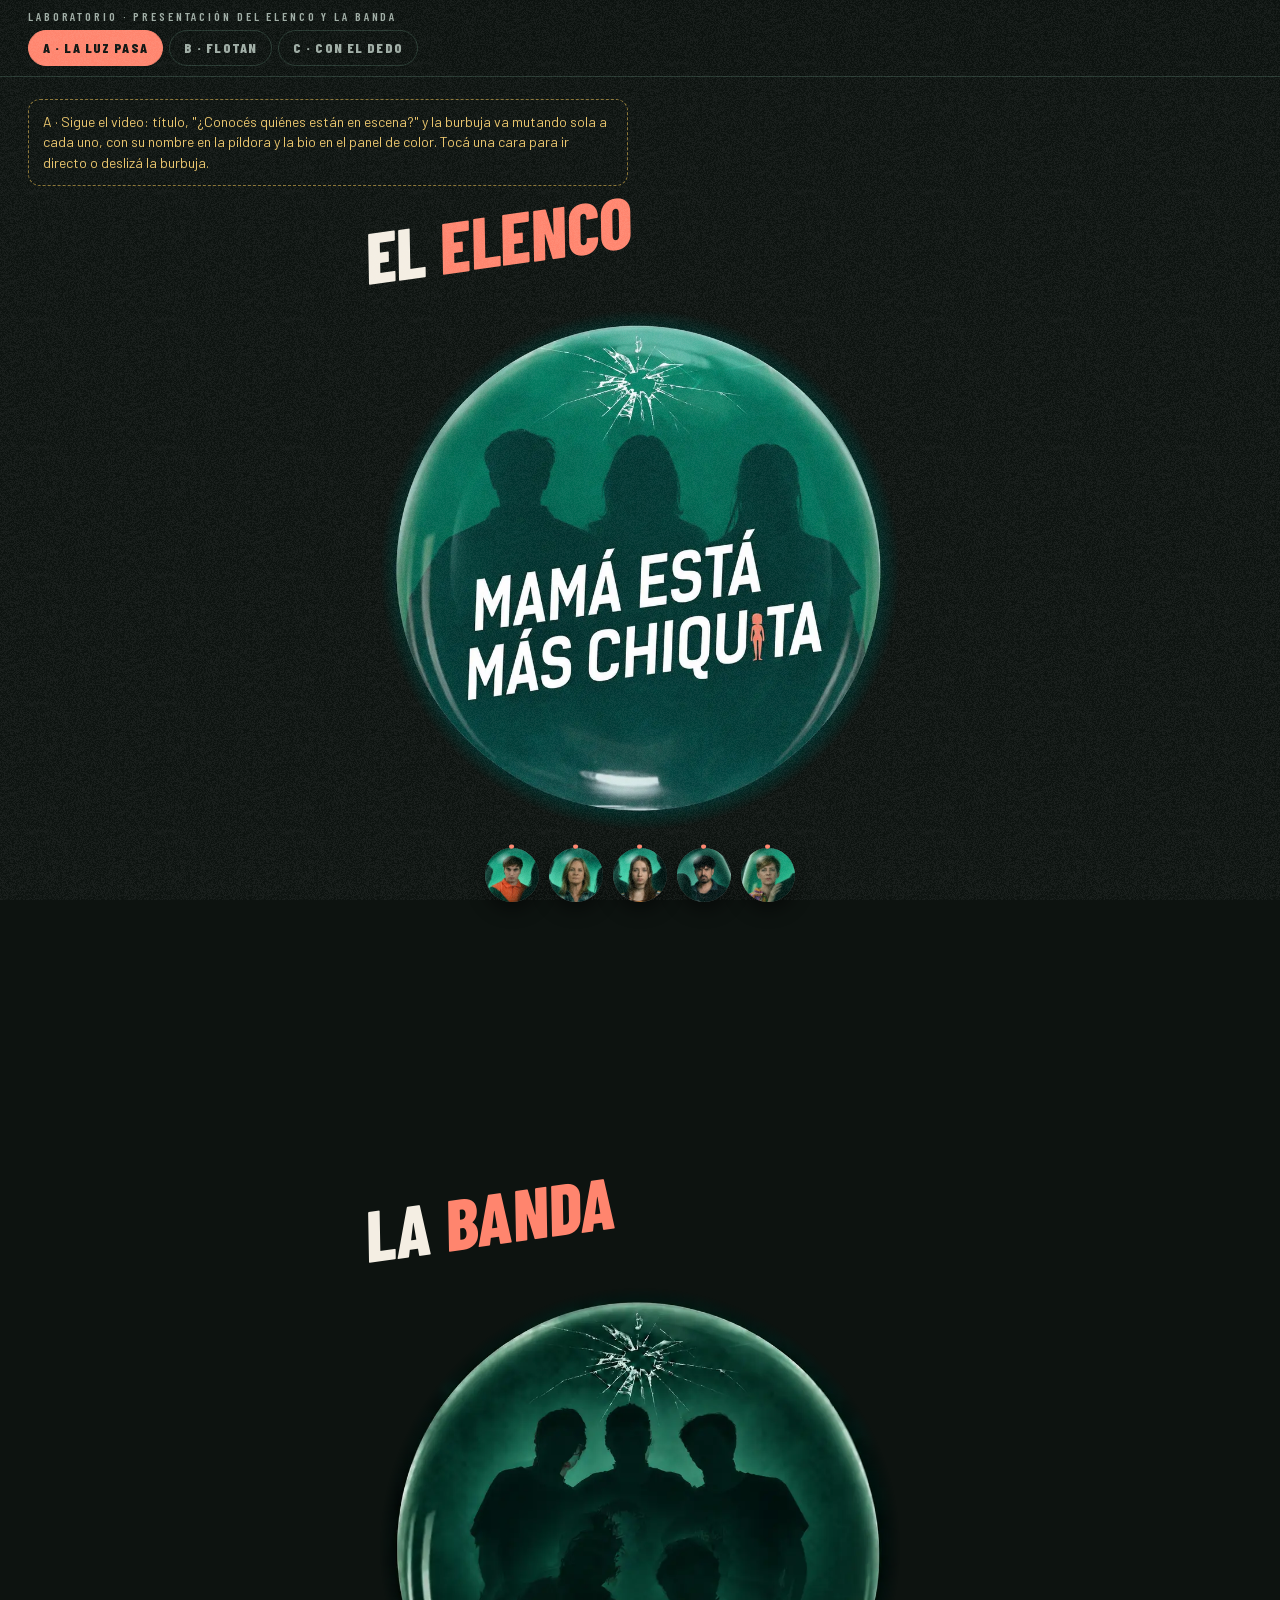
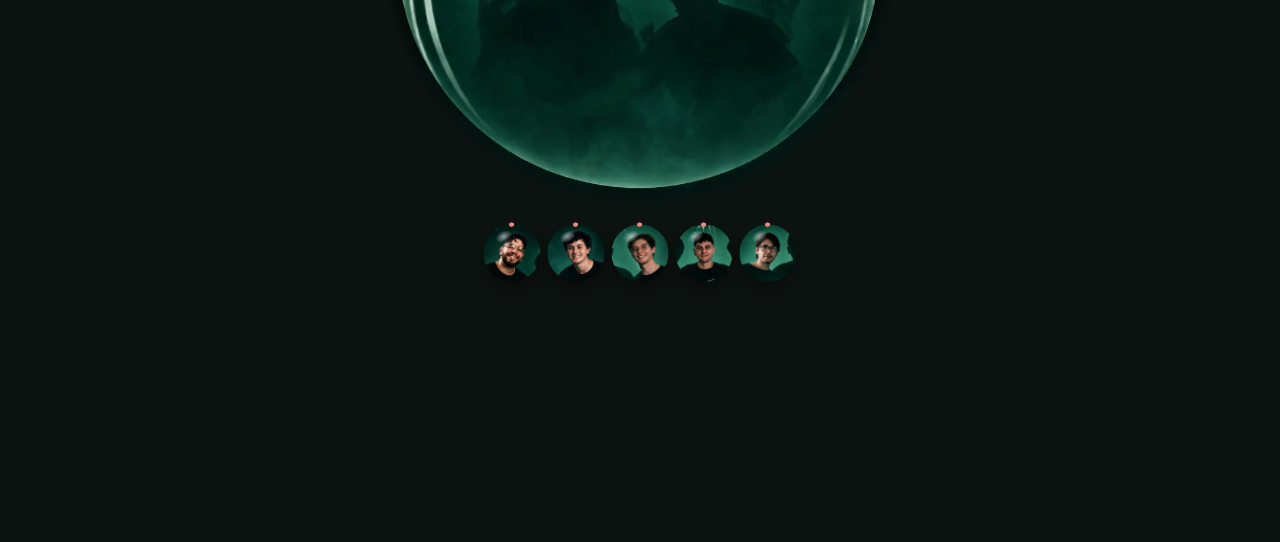
==== lab/index.html @ 740e7862 "v1.4" ====
<!doctype html>
<html lang="es">
<head>
<meta charset="utf-8">
<meta name="viewport" content="width=device-width, initial-scale=1, viewport-fit=cover">
<meta name="robots" content="noindex">
<title>Laboratorio · Presentación del elenco</title>
<meta name="theme-color" content="#0d1310">
<link rel="stylesheet" href="../fuentes/fuentes.css">
<link rel="stylesheet" href="../estilos.css">
<style>
  /* ---------- Laboratorio: barra de opciones ---------- */
  .lab-barra {
    position: sticky; top: 0; z-index: 30; padding: calc(10px + env(safe-area-inset-top)) var(--gutter) 10px;
    background: rgba(13, 19, 16, .96); border-bottom: 1px solid var(--linea);
  }
  .lab-barra p { margin: 0 0 8px; font: 600 12px/1 var(--display); letter-spacing: .24em; text-transform: uppercase; color: var(--tenue); }
  .lab-tabs { display: flex; gap: 6px; overflow-x: auto; scrollbar-width: none; }
  .lab-tabs::-webkit-scrollbar { display: none; }
  .lab-tabs button {
    flex: none; padding: 10px 14px; border-radius: 999px; border: 1px solid var(--linea); background: transparent; cursor: pointer;
    font: 700 14px/1 var(--display); letter-spacing: .08em; text-transform: uppercase; color: var(--tenue);
  }
  .lab-tabs button[aria-selected="true"] { background: var(--coral); border-color: var(--coral); color: var(--fondo); }
  .opcion { display: none; }
  .opcion.activa { display: block; }
  .lab-nota {
    margin: 22px var(--gutter) 0; padding: 12px 14px; border-radius: 12px; border: 1px dashed #8a7434;
    color: var(--pendiente); font-size: 14px; line-height: 1.45; max-width: 600px;
  }
  .grupo { max-width: 600px; margin: 0 auto; padding: 40px var(--gutter) 30px; }
  .grupo h2 {
    margin: 0 0 22px; font: italic 800 clamp(46px, 14vw, 72px)/.86 var(--display); text-transform: uppercase; rotate: -8deg; transform-origin: left bottom;
  }
  .grupo h2 span { color: var(--coral); }

  /* ---------- La burbuja grande (común) ---------- */
  .burbuja {
    position: relative; width: min(100%, 520px); aspect-ratio: 1; margin: 0 auto;
    animation: flotar-burbuja 7s ease-in-out infinite;
    touch-action: pan-y; -webkit-user-select: none; user-select: none; -webkit-touch-callout: none;
  }
  @keyframes flotar-burbuja { 50% { transform: translateY(-7px) scale(1.012); } }
  .burbuja .capa {
    position: absolute; inset: 0; width: 100%; height: 100%; opacity: 0; transition: opacity .9s ease;
    -webkit-mask-image: radial-gradient(closest-side, #000 93%, transparent 100%);
    mask-image: radial-gradient(closest-side, #000 93%, transparent 100%);
    pointer-events: none;
  }
  .burbuja .capa.on { opacity: 1; }
  .burbuja .brillo { position: absolute; inset: 4%; border-radius: 50%; overflow: hidden; pointer-events: none; }
  .burbuja .brillo::before {
    content: ""; position: absolute; top: -10%; bottom: -10%; left: -60%; width: 50%;
    background: linear-gradient(100deg, transparent, rgba(255, 255, 255, .16) 45%, rgba(255, 255, 255, .03) 60%, transparent);
    transform: translateX(-60%) skewX(-12deg); opacity: 0;
  }
  .burbuja.barrer .brillo::before { animation: barrido 1s ease-out; }
  @keyframes barrido { 0% { transform: translateX(-60%) skewX(-12deg); opacity: 1; } 100% { transform: translateX(380%) skewX(-12deg); opacity: 0; } }

  /* miniburbujas (caras) */
  .mini {
    position: relative; width: 58px; height: 58px; padding: 0; border: 0; border-radius: 50%; cursor: pointer; flex: none;
    background: var(--superficie-2); touch-action: manipulation;
    box-shadow: inset 0 0 0 1.5px rgba(255, 255, 255, .28), 0 8px 18px rgba(0, 0, 0, .45);
  }
  .mini img { width: 100%; height: 100%; border-radius: 50%; object-fit: cover; }
  .mini::after {
    content: ""; position: absolute; left: 18%; top: 10%; width: 32%; height: 20%; border-radius: 50%;
    background: radial-gradient(closest-side, rgba(255, 255, 255, .55), transparent); rotate: -30deg; pointer-events: none;
  }
  .mini::before {
    content: ""; position: absolute; inset: 0; border-radius: 50%; pointer-events: none;
    background: radial-gradient(circle at 70% 75%, transparent 55%, rgba(120, 255, 220, .22) 72%, transparent 76%);
  }

  /* ficha */
  .ficha { margin-top: 22px; min-height: 210px; }
  .ficha .rol { font: 600 13px/1 var(--display); letter-spacing: .2em; text-transform: uppercase; color: var(--coral); }
  .ficha h3 { margin: 8px 0 12px; font: 800 clamp(30px, 9vw, 40px)/1 var(--display); text-transform: uppercase; letter-spacing: .01em; }
  .ficha .bio { margin: 0; color: #cfd8d2; font-size: 15.5px; line-height: 1.55; display: -webkit-box; -webkit-line-clamp: 4; -webkit-box-orient: vertical; overflow: hidden; }
  .ficha.abierta .bio { -webkit-line-clamp: unset; display: block; }
  .ficha .leer { margin-top: 8px; padding: 6px 0; border: 0; background: none; color: var(--teal-claro); font: 600 14px/1 var(--display); letter-spacing: .14em; text-transform: uppercase; cursor: pointer; }
  .ficha.entra > * { animation: entra-ficha .6s var(--curva) both; }
  .ficha.entra > :nth-child(2) { animation-delay: .06s; }
  .ficha.entra > :nth-child(3) { animation-delay: .12s; }
  @keyframes entra-ficha { from { opacity: 0; transform: translateY(12px); } }
  .ficha .vacia-txt { color: var(--tenue); font-size: 15px; }
  @media (prefers-reduced-motion: reduce) { .ficha.panel.entra { animation: none; } }

  /* panel y píldora: los colores del video (verde y tostado, alternados) */
  .ficha.panel {
    --panel: #dca56c; --pill: #2bd394;
    position: relative; margin-top: 34px; padding: 34px 20px 22px 22px; border-radius: 26px 26px 26px 60px;
    background: var(--panel); color: #1d2b25;
    -webkit-clip-path: circle(150% at 100% 0%); clip-path: circle(150% at 100% 0%);
  }
  .ficha.panel.par { --panel: #2bd394; --pill: #dca56c; }
  .ficha.panel.entra { animation: barrer-panel .75s cubic-bezier(.6, 0, .2, 1) both; }
  .ficha.panel.entra > * { animation-delay: .25s; }
  @keyframes barrer-panel { from { -webkit-clip-path: circle(0% at 100% 0%); clip-path: circle(0% at 100% 0%); } }
  .ficha .pill {
    position: absolute; left: 14px; top: -24px; padding: 11px 20px 9px; border-radius: 999px; background: var(--pill);
    font: 800 clamp(24px, 7.4vw, 32px)/1 var(--display); text-transform: uppercase; letter-spacing: .02em; color: #1d2b25;
    box-shadow: 0 10px 22px rgba(0, 0, 0, .3); max-width: calc(100% - 28px);
  }
  .ficha.panel .rol { color: #0d4a3a; margin-top: 6px; }
  .ficha.panel .bio { color: #1d2b25; margin-top: 10px; font-weight: 500; }
  .ficha.panel .leer { color: #0d4a3a; }
  .ficha .pregunta { margin: 6px 0 0; font: 800 clamp(28px, 8.4vw, 38px)/1.02 var(--display); text-transform: uppercase; color: #dca56c; }

  /* ---------- A · La luz va pasando ---------- */
  .selector { display: flex; justify-content: center; gap: 10px; margin-top: 18px; flex-wrap: wrap; }
  .selector .mini { width: 54px; height: 54px; }
  .selector .mini .aro { position: absolute; inset: -5px; width: calc(100% + 10px); height: calc(100% + 10px); rotate: -90deg; pointer-events: none; }
  .selector .mini .aro circle { fill: none; stroke: var(--coral); stroke-width: 2.4; stroke-dasharray: 100; stroke-dashoffset: 100; stroke-linecap: round; }
  .selector .mini.activa { box-shadow: inset 0 0 0 2px var(--coral), 0 8px 18px rgba(0, 0, 0, .45); }
  .selector .mini.activa.corre .aro circle { animation: aro var(--t, 4.5s) linear forwards; }
  @keyframes aro { to { stroke-dashoffset: 0; } }
  .selector .mini.activa img { scale: 1.06; }
  .selector .mini img { transition: scale .4s var(--curva); }

  /* ---------- B · Burbujas que flotan ---------- */
  .campo { position: relative; }
  .campo .flota { position: absolute; z-index: 2; width: 64px; height: 64px; margin: -32px; animation: flotar 6s ease-in-out infinite; }
  .campo .flota .mini { width: 100%; height: 100%; transition: opacity .4s ease, scale .4s var(--curva); }
  .campo .flota.vista .mini { opacity: .55; scale: .85; }
  .campo .flota.elegida .mini { opacity: 0; scale: .2; }
  @keyframes flotar { 25% { transform: translate(5px, -9px); } 50% { transform: translate(-3px, -14px); } 75% { transform: translate(-6px, -5px); } }
  .viaje { position: fixed; z-index: 40; border-radius: 50%; overflow: hidden; pointer-events: none; transition: all .7s cubic-bezier(.5, 0, .2, 1); }
  .viaje img { width: 100%; height: 100%; object-fit: cover; }
  .estallido { position: absolute; inset: 0; pointer-events: none; z-index: 3; }
  .estallido i {
    position: absolute; left: 50%; top: 50%; width: 10px; height: 10px; margin: -5px; border-radius: 50%;
    background: rgba(180, 255, 235, .9); opacity: 0;
  }
  .estallido .anillo-pop {
    position: absolute; inset: 6%; border-radius: 50%; border: 2px solid rgba(190, 255, 235, .7); opacity: 0;
  }
  .estallido.pop i { animation: gota-pop .8s var(--curva) both; }
  .estallido.pop .anillo-pop { animation: anillo-pop .7s ease-out both; }
  @keyframes gota-pop { 0% { opacity: 1; transform: translate(0, 0) scale(1); } 100% { opacity: 0; transform: translate(var(--x), var(--y)) scale(.3); } }
  @keyframes anillo-pop { 0% { opacity: .9; transform: scale(.85); } 100% { opacity: 0; transform: scale(1.15); } }
  .pista-toque {
    position: absolute; left: 50%; bottom: 8%; translate: -50% 0; z-index: 2; padding: 8px 14px; border-radius: 999px;
    background: rgba(13, 19, 16, .8); font: 600 13px/1 var(--display); letter-spacing: .16em; text-transform: uppercase; color: var(--arena);
    animation: latido 1.8s ease-in-out infinite; pointer-events: none; transition: opacity .4s ease;
  }
  .pista-toque.fuera { opacity: 0; animation: none; }

  /* ---------- C · Con el dedo ---------- */
  .relato { position: relative; }
  .relato .fijo {
    position: sticky; top: 64px; height: calc(100vh - 64px); height: calc(100svh - 64px);
    display: flex; flex-direction: column; justify-content: center; padding: 0 var(--gutter) 70px; max-width: 600px; margin: 0 auto;
  }
  .relato .burbuja { width: min(100%, 38svh); animation: none; }
  .relato .ficha { min-height: 0; margin-top: 14px; }
  .relato .ficha .bio { -webkit-line-clamp: 4; }
  .relato .ficha.panel { margin-top: 30px; padding-top: 30px; }
  .relato .puntos { display: flex; justify-content: center; gap: 7px; margin-top: 12px; }
  .relato .puntos i { width: 7px; height: 7px; border-radius: 50%; background: var(--linea); transition: background .3s ease, scale .3s ease; }
  .relato .puntos i.on { background: var(--coral); scale: 1.3; }
  .relato .encabezado { font: 600 13px/1 var(--display); letter-spacing: .24em; text-transform: uppercase; color: var(--arena); margin-bottom: 10px; text-align: center; }

  @media (prefers-reduced-motion: reduce) {
    .burbuja, .campo .flota { animation: none; }
    .burbuja.barrer .brillo::before { animation: none; }
    .viaje { transition: opacity .3s ease; }
  }
</style>
</head>
<body>
<div class="grano" aria-hidden="true"></div>

<div class="lab-barra">
  <p>Laboratorio · presentación del elenco y la banda</p>
  <div class="lab-tabs" role="tablist">
    <button role="tab" aria-selected="true" data-op="a">A · La luz pasa</button>
    <button role="tab" aria-selected="false" data-op="b">B · Flotan</button>
    <button role="tab" aria-selected="false" data-op="c">C · Con el dedo</button>
  </div>
</div>

<section class="opcion activa" id="op-a">
  <p class="lab-nota">A · Sigue el video: título, "¿Conocés quiénes están en escena?" y la burbuja va mutando sola a cada uno, con su nombre en la píldora y la bio en el panel de color. Tocá una cara para ir directo o deslizá la burbuja.</p>
  <div id="a-elenco"></div>
  <div id="a-banda"></div>
</section>

<section class="opcion" id="op-b">
  <p class="lab-nota">B · Mismo orden y estética, pero lo maneja quien mira: las caras flotan en burbujitas; al tocar una vuela, entra en la grande y la burbuja muta a esa persona. Más juego.</p>
  <div id="b-elenco"></div>
  <div id="b-banda"></div>
</section>

<section class="opcion" id="op-c">
  <p class="lab-nota">C · El video llevado al scroll: la burbuja queda quieta y cada vez que bajás muta al siguiente, en el mismo orden. Lo más fiel al video, pero la pantalla queda fija un rato (como la portada vieja).</p>
  <div id="c-elenco"></div>
  <div id="c-banda"></div>
  <div style="height:40vh"></div>
</section>


<script src="personas.js"></script>
<script>
(function () {
  const P = window.PERSONAS;
  const $ = (s, el = document) => el.querySelector(s);
  const $$ = (s, el = document) => [...el.querySelectorAll(s)];
  const esc = (s) => String(s ?? "").replace(/[&<>"']/g, (c) => ({ "&": "&amp;", "<": "&lt;", ">": "&gt;", '"': "&quot;", "'": "&#39;" }[c]));
  const quieto = matchMedia("(prefers-reduced-motion: reduce)").matches;
  const img = (id) => `../img/burbujas/${id}.webp`;
  const cara = (id) => `../img/burbujas/cara-${id}.webp`;

  const burbujaHTML = (g) => `<div class="burbuja">
      ${g.portada ? `<img class="capa" data-id="portada" src="${esc(g.portada)}" alt="Mamá está más chiquita">` : ""}
      <img class="capa on" data-id="" src="${esc(g.vacia)}" alt="">
      ${g.gente.map((p) => `<img class="capa" data-id="${p.id}" src="${img(p.id)}" alt="${esc(p.nombre)} como ${esc(p.personaje)}" loading="lazy" decoding="async">`).join("")}
      <span class="brillo"></span>
    </div>`;
  const tituloHTML = (g) => { const [a, ...b] = g.titulo.split(" "); return `<h2>${esc(a)} <span>${esc(b.join(" "))}</span></h2>`; };

  // muestra a alguien en la burbuja (o la vacía con id "")
  function mostrar(cont, id) {
    const b = $(".burbuja", cont);
    $$(".capa", b).forEach((c) => c.classList.toggle("on", c.dataset.id === id));
    if (!quieto) { b.classList.remove("barrer"); void b.offsetWidth; b.classList.add("barrer"); }
  }
  function ficha(f, p, vacio, k = 0) {
    f.classList.remove("entra", "abierta", "panel", "par"); void f.offsetWidth;
    if (p) f.classList.add("panel", k % 2 ? "par" : "x");
    f.innerHTML = p
      ? `<h3 class="pill">${esc(p.nombre)}</h3><div class="rol">${esc(p.personaje)}</div><p class="bio">${esc(p.bio)}</p><button class="leer" type="button">Leer más</button>`
      : vacio && vacio.startsWith("?") ? `<p class="pregunta">${esc(vacio.slice(1))}</p>` : `<p class="vacia-txt">${esc(vacio)}</p>`;
    f.classList.add("entra");
    const l = $(".leer", f);
    if (l) l.addEventListener("click", () => { f.classList.toggle("abierta"); l.textContent = f.classList.contains("abierta") ? "Leer menos" : "Leer más"; });
  }
  function deslizar(el, fn) {
    let x0 = null;
    el.addEventListener("pointerdown", (e) => { x0 = e.clientX; });
    el.addEventListener("pointerup", (e) => { if (x0 === null) return; const dx = e.clientX - x0; x0 = null; if (Math.abs(dx) > 40) fn(dx < 0 ? 1 : -1); });
  }

  // pasos de la secuencia, como en el video: título (si hay), la pregunta y cada persona
  const pasos = (g) => [
    ...(g.portada ? [{ capa: "portada", texto: "" }] : []),
    { capa: "", texto: "?" + (g.pregunta || "¿Y quiénes tocan?") },
    ...g.gente.map((p, k) => ({ capa: p.id, p, k })),
  ];
  function aplicar(cont, f, paso) {
    mostrar(cont, paso.capa);
    ficha(f, paso.p, paso.texto, paso.k);
  }

  // ---------- A: muta sola, en orden ----------
  function opcionA(cont, g) {
    const T = 5200, TI = 2200; // tiempo por persona y por paso de introducción
    const ps = pasos(g);
    cont.innerHTML = `<div class="grupo">${tituloHTML(g)}${burbujaHTML(g)}
      <div class="selector">${g.gente.map((p) => `<button class="mini" type="button" data-id="${p.id}" aria-label="${esc(p.nombre)}"><img src="${cara(p.id)}" alt=""><svg class="aro" viewBox="0 0 36 36"><circle cx="18" cy="18" r="16" pathLength="100"/></svg></button>`).join("")}</div>
      <article class="ficha"></article></div>`;
    const botones = $$(".mini", cont); const f = $(".ficha", cont);
    let i = -1, auto = true, reloj = null, visible = false;
    cont.style.setProperty("--t", T + "ms");
    function ir(n, manual) {
      i = n % ps.length; if (i < 0) i += ps.length;
      const paso = ps[i];
      aplicar(cont, f, paso);
      botones.forEach((b) => { b.classList.toggle("activa", paso.p && b.dataset.id === paso.p.id); b.classList.remove("corre"); });
      if (manual) auto = false;
      clearTimeout(reloj);
      if (auto && visible && !quieto) {
        const b = paso.p && botones.find((x) => x.dataset.id === paso.p.id);
        if (b) { void b.offsetWidth; b.classList.add("corre"); }
        // al terminar la vuelta vuelve a la primera persona, sin repetir la introducción
        const sig = i + 1 < ps.length ? i + 1 : ps.findIndex((x) => x.p);
        reloj = setTimeout(() => ir(sig), paso.p ? T : TI);
      }
    }
    botones.forEach((b) => b.addEventListener("click", () => ir(ps.findIndex((x) => x.p && x.p.id === b.dataset.id), true)));
    deslizar($(".burbuja", cont), (d) => ir(i + d, true));
    new IntersectionObserver(([en]) => {
      visible = en.isIntersecting && cont.offsetParent !== null;
      if (visible && i < 0) ir(0);
      else if (visible && auto) ir(i);
      else clearTimeout(reloj);
    }, { threshold: .45 }).observe($(".burbuja", cont));
    aplicar(cont, f, ps[0]);
  }

  // ---------- B: lo maneja quien mira ----------
  function opcionB(cont, g) {
    const lugares = [[12, 18], [86, 14], [92, 62], [50, 96], [8, 70]];
    cont.innerHTML = `<div class="grupo">${tituloHTML(g)}
      <div class="campo">${burbujaHTML(g)}
        <div class="estallido">${Array.from({ length: 8 }, (_, k) => `<i style="--x:${Math.round(Math.cos(k / 8 * 6.283) * 120)}px;--y:${Math.round(Math.sin(k / 8 * 6.283) * 120)}px"></i>`).join("")}<span class="anillo-pop"></span></div>
        ${g.gente.map((p, k) => `<div class="flota" style="left:${lugares[k][0]}%;top:${lugares[k][1]}%;animation-delay:${-k * 1.3}s;animation-duration:${5.5 + k * .6}s"><button class="mini" type="button" data-id="${p.id}" aria-label="${esc(p.nombre)}"><img src="${cara(p.id)}" alt=""></button></div>`).join("")}
        <div class="pista-toque">Tocá una burbuja</div>
      </div>
      <article class="ficha"></article></div>`;
    const f = $(".ficha", cont); const grande = $(".burbuja", cont); const pop = $(".estallido", cont);
    let actual = null, ocupado = false;
    const inicio = { capa: g.portada ? "portada" : "", texto: "?" + (g.pregunta || "¿Y quiénes tocan?") };
    aplicar(cont, f, inicio);
    $$(".flota", cont).forEach((fl) => {
      const btn = $(".mini", fl);
      btn.addEventListener("click", () => {
        if (ocupado) return;
        const k = g.gente.findIndex((x) => x.id === btn.dataset.id); const p = g.gente[k];
        $(".pista-toque", cont).classList.add("fuera");
        if (actual) actual.classList.add("vista");
        $$(".flota", cont).forEach((x) => x.classList.remove("elegida"));
        fl.classList.add("elegida"); fl.classList.remove("vista"); actual = fl;
        if (quieto) { aplicar(cont, f, { capa: p.id, p, k }); return; }
        ocupado = true;
        const a = btn.getBoundingClientRect(), b = grande.getBoundingClientRect();
        const v = document.createElement("div"); v.className = "viaje";
        v.innerHTML = `<img src="${cara(p.id)}" alt="">`;
        Object.assign(v.style, { left: a.left + "px", top: a.top + "px", width: a.width + "px", height: a.height + "px" });
        document.body.appendChild(v);
        requestAnimationFrame(() => requestAnimationFrame(() => {
          const s = b.width * .34;
          Object.assign(v.style, { left: b.left + b.width / 2 - s / 2 + "px", top: b.top + b.height * .42 - s / 2 + "px", width: s + "px", height: s + "px", opacity: "0" });
        }));
        setTimeout(() => {
          v.remove(); aplicar(cont, f, { capa: p.id, p, k });
          pop.classList.remove("pop"); void pop.offsetWidth; pop.classList.add("pop");
          ocupado = false;
        }, 620);
      });
    });
    grande.addEventListener("click", () => {
      if (!actual) return;
      actual.classList.remove("elegida"); actual.classList.add("vista"); actual = null;
      aplicar(cont, f, { capa: "", texto: "Tocá otra burbujita." });
    });
  }

  // ---------- C: el video llevado al scroll ----------
  function opcionC(cont, g) {
    const ps = pasos(g); const n = ps.length;
    cont.innerHTML = `<div class="relato" style="height:calc(${n} * 62svh + 100svh)">
      <div class="fijo">
        <div class="encabezado">${esc(g.titulo)}</div>
        ${burbujaHTML(g)}
        <div class="puntos">${ps.map(() => "<i></i>").join("")}</div>
        <article class="ficha"></article>
      </div></div>`;
    const rel = $(".relato", cont), f = $(".ficha", cont), puntos = $$(".puntos i", cont);
    let i = -2;
    function cuadro() {
      const r = rel.getBoundingClientRect();
      const recorrido = rel.offsetHeight - innerHeight;
      const prog = Math.min(1, Math.max(0, -r.top / recorrido));
      const k = Math.min(n - 1, Math.floor(prog * n * 1.02));
      if (k !== i) { i = k; aplicar(cont, f, ps[k]); puntos.forEach((d, j) => d.classList.toggle("on", j === k)); }
    }
    addEventListener("scroll", () => requestAnimationFrame(cuadro), { passive: true });
    cuadro();
  }

  opcionA($("#a-elenco"), P.elenco); opcionA($("#a-banda"), P.banda);
  opcionB($("#b-elenco"), P.elenco); opcionB($("#b-banda"), P.banda);
  opcionC($("#c-elenco"), P.elenco); opcionC($("#c-banda"), P.banda);

  // pestañas
  $$(".lab-tabs button").forEach((t) => t.addEventListener("click", () => {
    $$(".lab-tabs button").forEach((x) => x.setAttribute("aria-selected", String(x === t)));
    $$(".opcion").forEach((o) => o.classList.toggle("activa", o.id === "op-" + t.dataset.op));
    window.scrollTo({ top: 0, behavior: "instant" });
    if (location.hash !== "#" + t.dataset.op) history.replaceState(null, "", "#" + t.dataset.op);
    dispatchEvent(new Event("scroll"));
  }));
  const h = location.hash.slice(1); if (h) { const t = $(`.lab-tabs [data-op="${h}"]`); if (t) t.click(); }
  document.addEventListener("touchstart", () => {}, { passive: true });
})();
</script>
</body>
</html>
---- fuentes/fuentes.css ----
@font-face{font-family:'Barlow';font-style:normal;font-weight:400;font-display:swap;src:url(barlow-400-latin-ext.woff2) format('woff2');unicode-range:U+0100-02BA, U+02BD-02C5, U+02C7-02CC, U+02CE-02D7, U+02DD-02FF, U+0304, U+0308, U+0329, U+1D00-1DBF, U+1E00-1E9F, U+1EF2-1EFF, U+2020, U+20A0-20AB, U+20AD-20C4, U+2113, U+2C60-2C7F, U+A720-A7FF}
@font-face{font-family:'Barlow';font-style:normal;font-weight:400;font-display:swap;src:url(barlow-400-latin.woff2) format('woff2');unicode-range:U+0000-00FF, U+0131, U+0152-0153, U+02BB-02BC, U+02C6, U+02DA, U+02DC, U+0304, U+0308, U+0329, U+2000-206F, U+20AC, U+2122, U+2191, U+2193, U+2212, U+2215, U+FEFF, U+FFFD}
@font-face{font-family:'Barlow';font-style:normal;font-weight:500;font-display:swap;src:url(barlow-500-latin-ext.woff2) format('woff2');unicode-range:U+0100-02BA, U+02BD-02C5, U+02C7-02CC, U+02CE-02D7, U+02DD-02FF, U+0304, U+0308, U+0329, U+1D00-1DBF, U+1E00-1E9F, U+1EF2-1EFF, U+2020, U+20A0-20AB, U+20AD-20C4, U+2113, U+2C60-2C7F, U+A720-A7FF}
@font-face{font-family:'Barlow';font-style:normal;font-weight:500;font-display:swap;src:url(barlow-500-latin.woff2) format('woff2');unicode-range:U+0000-00FF, U+0131, U+0152-0153, U+02BB-02BC, U+02C6, U+02DA, U+02DC, U+0304, U+0308, U+0329, U+2000-206F, U+20AC, U+2122, U+2191, U+2193, U+2212, U+2215, U+FEFF, U+FFFD}
@font-face{font-family:'Barlow';font-style:normal;font-weight:600;font-display:swap;src:url(barlow-600-latin-ext.woff2) format('woff2');unicode-range:U+0100-02BA, U+02BD-02C5, U+02C7-02CC, U+02CE-02D7, U+02DD-02FF, U+0304, U+0308, U+0329, U+1D00-1DBF, U+1E00-1E9F, U+1EF2-1EFF, U+2020, U+20A0-20AB, U+20AD-20C4, U+2113, U+2C60-2C7F, U+A720-A7FF}
@font-face{font-family:'Barlow';font-style:normal;font-weight:600;font-display:swap;src:url(barlow-600-latin.woff2) format('woff2');unicode-range:U+0000-00FF, U+0131, U+0152-0153, U+02BB-02BC, U+02C6, U+02DA, U+02DC, U+0304, U+0308, U+0329, U+2000-206F, U+20AC, U+2122, U+2191, U+2193, U+2212, U+2215, U+FEFF, U+FFFD}
@font-face{font-family:'Barlow Condensed';font-style:italic;font-weight:700;font-display:swap;src:url(barlowcondensed-700i-latin-ext.woff2) format('woff2');unicode-range:U+0100-02BA, U+02BD-02C5, U+02C7-02CC, U+02CE-02D7, U+02DD-02FF, U+0304, U+0308, U+0329, U+1D00-1DBF, U+1E00-1E9F, U+1EF2-1EFF, U+2020, U+20A0-20AB, U+20AD-20C4, U+2113, U+2C60-2C7F, U+A720-A7FF}
@font-face{font-family:'Barlow Condensed';font-style:italic;font-weight:700;font-display:swap;src:url(barlowcondensed-700i-latin.woff2) format('woff2');unicode-range:U+0000-00FF, U+0131, U+0152-0153, U+02BB-02BC, U+02C6, U+02DA, U+02DC, U+0304, U+0308, U+0329, U+2000-206F, U+20AC, U+2122, U+2191, U+2193, U+2212, U+2215, U+FEFF, U+FFFD}
@font-face{font-family:'Barlow Condensed';font-style:italic;font-weight:800;font-display:swap;src:url(barlowcondensed-800i-latin-ext.woff2) format('woff2');unicode-range:U+0100-02BA, U+02BD-02C5, U+02C7-02CC, U+02CE-02D7, U+02DD-02FF, U+0304, U+0308, U+0329, U+1D00-1DBF, U+1E00-1E9F, U+1EF2-1EFF, U+2020, U+20A0-20AB, U+20AD-20C4, U+2113, U+2C60-2C7F, U+A720-A7FF}
@font-face{font-family:'Barlow Condensed';font-style:italic;font-weight:800;font-display:swap;src:url(barlowcondensed-800i-latin.woff2) format('woff2');unicode-range:U+0000-00FF, U+0131, U+0152-0153, U+02BB-02BC, U+02C6, U+02DA, U+02DC, U+0304, U+0308, U+0329, U+2000-206F, U+20AC, U+2122, U+2191, U+2193, U+2212, U+2215, U+FEFF, U+FFFD}
@font-face{font-family:'Barlow Condensed';font-style:normal;font-weight:600;font-display:swap;src:url(barlowcondensed-600-latin-ext.woff2) format('woff2');unicode-range:U+0100-02BA, U+02BD-02C5, U+02C7-02CC, U+02CE-02D7, U+02DD-02FF, U+0304, U+0308, U+0329, U+1D00-1DBF, U+1E00-1E9F, U+1EF2-1EFF, U+2020, U+20A0-20AB, U+20AD-20C4, U+2113, U+2C60-2C7F, U+A720-A7FF}
@font-face{font-family:'Barlow Condensed';font-style:normal;font-weight:600;font-display:swap;src:url(barlowcondensed-600-latin.woff2) format('woff2');unicode-range:U+0000-00FF, U+0131, U+0152-0153, U+02BB-02BC, U+02C6, U+02DA, U+02DC, U+0304, U+0308, U+0329, U+2000-206F, U+20AC, U+2122, U+2191, U+2193, U+2212, U+2215, U+FEFF, U+FFFD}
@font-face{font-family:'Barlow Condensed';font-style:normal;font-weight:800;font-display:swap;src:url(barlowcondensed-800-latin-ext.woff2) format('woff2');unicode-range:U+0100-02BA, U+02BD-02C5, U+02C7-02CC, U+02CE-02D7, U+02DD-02FF, U+0304, U+0308, U+0329, U+1D00-1DBF, U+1E00-1E9F, U+1EF2-1EFF, U+2020, U+20A0-20AB, U+20AD-20C4, U+2113, U+2C60-2C7F, U+A720-A7FF}
@font-face{font-family:'Barlow Condensed';font-style:normal;font-weight:800;font-display:swap;src:url(barlowcondensed-800-latin.woff2) format('woff2');unicode-range:U+0000-00FF, U+0131, U+0152-0153, U+02BB-02BC, U+02C6, U+02DA, U+02DC, U+0304, U+0308, U+0329, U+2000-206F, U+20AC, U+2122, U+2191, U+2193, U+2212, U+2215, U+FEFF, U+FFFD}
---- estilos.css ----
/* Mamá está más chiquita · programa digital
   Reglas para iPhone (ver docs/IPHONE.md): nada de filter ni backdrop-filter en lo que se mueve, la luz de escena
   cambia de color por opacidad (no se repinta), "Reducir movimiento" apaga desplazamientos pero deja los fundidos. */

:root {
  --fondo: #0d1310;
  --superficie: #151e19;
  --superficie-2: #1c2821;
  --linea: #263830;
  --texto: #f4eee3;
  --tenue: #9fada5;
  --coral: #ff856e;
  --teal: #009380;
  --teal-claro: #34c4aa;
  --arena: #e4d5b6;
  --oro: #c89d4c;
  --pendiente: #e9c46a;
  --gutter: clamp(18px, 5.5vw, 28px);
  --ancho: 600px;
  --curva: cubic-bezier(.16, 1, .3, 1);
  --rebote: cubic-bezier(.34, 1.56, .64, 1);
  --display: "Barlow Condensed", "Arial Narrow", sans-serif;
  --cuerpo: "Barlow", system-ui, -apple-system, "Segoe UI", sans-serif;
}

* { box-sizing: border-box; }
html {
  background: var(--fondo);
  -webkit-text-size-adjust: 100%;
  text-size-adjust: 100%;
  scroll-behavior: smooth;
}
body {
  margin: 0;
  color: var(--texto);
  font: 400 17px/1.6 var(--cuerpo);
  -webkit-font-smoothing: antialiased;
  -webkit-tap-highlight-color: transparent;
  overflow-x: hidden;
  overflow-x: clip;
}
img { max-width: 100%; height: auto; display: block; -webkit-user-drag: none; }
a { color: inherit; }
button { font: inherit; color: inherit; }
::selection { background: var(--coral); color: var(--fondo); }
:focus-visible { outline: 2px solid var(--coral); outline-offset: 3px; border-radius: 6px; }
html.menu-abierto { overflow: hidden; }

/* Imágenes decorativas: sin lupa ni menú al dejar el dedo apoyado (iOS) */
.portada, .anillo, .sello, .escenario, .sin-foto, .cintas {
  -webkit-touch-callout: none; -webkit-user-select: none; user-select: none;
}
.titulo-obra, .anillo img, .sello img, .escenario img, .sin-foto img { pointer-events: none; }

/* ---------- Atmósfera ---------- */
.grano {
  position: fixed; inset: 0; z-index: 60; pointer-events: none; opacity: .06;
  background: url("img/grano.png") 0 0 / 128px 128px repeat;
}
.foco-escena { position: fixed; inset: 0; z-index: -1; pointer-events: none; }
.luz {
  position: absolute; left: -30vw; right: -30vw; top: -10vh; height: 95vh;
  opacity: 0; transition: opacity 1.6s ease; will-change: opacity;
}
.luz.on { opacity: 1; }
/* el degradé va dibujado en una imagen chica que se estira: copiarla es mucho más barato que calcularlo en cada cuadro */
.luz { background: 0 0 / 100% 100% no-repeat; }
.luz[data-tono="teal"] { background-image: url("img/luz/teal.png"); }
.luz[data-tono="coral"] { background-image: url("img/luz/coral.png"); }
.luz[data-tono="oro"] { background-image: url("img/luz/oro.png"); }
.luz[data-tono="verde"] { background-image: url("img/luz/verde.png"); }
/* al entrar se prenden las luces */
.js .foco-escena { opacity: 0; transition: opacity 2.2s ease .1s; }
.listo .foco-escena { opacity: 1; }

/* ---------- Portada ---------- */
/* la portada corre con el dedo desde el primer momento (sin quedar fija): el efecto es un paralaje */
.portada-pista { position: relative; }
.portada {
  position: relative; height: 100vh; height: 100svh; min-height: 340px;
  display: flex; flex-direction: column; align-items: center; justify-content: center;
  padding: 24px var(--gutter) 72px; overflow: hidden;
  --tw: min(92vw, 640px, 92vh);
  --tw: min(92vw, 640px, 92svh);
}
.etiqueta {
  margin: 0; display: flex; gap: .5em;
  font: 600 13px/1 var(--display); letter-spacing: .32em; text-transform: uppercase; color: var(--arena);
  opacity: calc(1 - var(--p, 0) * 2.5);
}
.titulo-obra {
  position: relative; width: var(--tw); aspect-ratio: 1969 / 861;
  margin: calc(var(--tw) * .1) 0 calc(var(--tw) * .12);
  rotate: -8deg; scale: calc(1 - var(--p, 0) * .14);
  translate: 0 calc(var(--p, 0) * 42vh);
}
.titulo-obra noscript img { width: 100%; rotate: 8deg; }
.pieza {
  position: absolute;
  left: calc(var(--l) * 1%); top: calc(var(--t) * 1%);
  width: calc(var(--w) * 1%); height: calc(var(--h) * 1%);
  translate: calc(var(--p, 0) * var(--dx, 0) * 1%) calc(var(--p, 0) * var(--dy, 0) * 1%);
  opacity: calc(1 - var(--p, 0) * .62);
}
.moviendo .pieza { will-change: translate, opacity; }
.pieza img { width: 100%; height: 100%; }
.pieza.palabra { overflow: hidden; }
.pieza.figura {
  translate: none; opacity: 1; overflow: visible;
  scale: calc(1 - var(--p, 0) * .55); transform-origin: 50% 100%;
}
.pieza.figura .f { display: block; height: 100%; transform-origin: 50% 100%; }
.chispa {
  position: absolute; left: 50%; top: 18%; width: 7px; height: 7px; margin: -3.5px; border-radius: 50%;
  background: var(--coral); opacity: 0;
}
.produce {
  display: flex; align-items: center; gap: 12px;
  font: 600 12px/1 var(--display); letter-spacing: .24em; text-transform: uppercase; color: var(--tenue);
  opacity: calc(1 - var(--p, 0) * 2.5);
}
.produce img { height: 26px; width: auto; }
.deslizar {
  position: absolute; left: 50%; bottom: calc(18px + env(safe-area-inset-bottom)); translate: -50% 0;
  display: flex; flex-direction: column; align-items: center; gap: 10px; padding: 8px 16px;
  text-decoration: none; color: var(--tenue);
  font: 600 11px/1 var(--display); letter-spacing: .34em; text-transform: uppercase;
  opacity: calc(1 - var(--p, 0) * 4);
}
.deslizar i { position: relative; width: 1px; height: 38px; background: var(--linea); overflow: hidden; }
.deslizar i::after {
  content: ""; position: absolute; left: 0; top: 0; width: 1px; height: 40%; background: var(--coral);
  transform: translateY(-100%); animation: gota 1.8s var(--curva) infinite;
}
@keyframes gota { to { transform: translateY(250%); } }

/* Entrada: cada pieza aparece a su tiempo */
.js .etiqueta span { display: inline-block; opacity: 0; letter-spacing: .7em; transition: opacity 1s ease .2s, letter-spacing 1.6s var(--curva) .2s; }
.js .etiqueta span + span { transition-delay: .32s; }
.js .pieza.palabra img { transform: translateY(108%); transition: transform 1.1s var(--curva) var(--d); }
.js .pieza.figura img { transform: translateY(-150%) scale(1.9); opacity: 0; transition: transform 1s var(--rebote) var(--d), opacity .3s ease var(--d); }
.js .pieza.cordoba img { transform: scale(1.8) rotate(-10deg); opacity: 0; transition: transform .7s var(--rebote) var(--d), opacity .25s ease var(--d); }
.js .pieza.autores img { clip-path: inset(0 100% 0 0); transition: clip-path 1.1s var(--curva) var(--d); }
.js .produce, .js .deslizar { visibility: hidden; }
.listo .etiqueta span { opacity: 1; letter-spacing: .32em; }
.listo .pieza img { transform: none !important; opacity: 1 !important; clip-path: inset(0 0 0 0) !important; }
.listo .pieza.figura .f { animation: achicarse 1.1s var(--curva) 2.6s both; }
.listo .chispa { animation: chispa .9s var(--curva) 2.65s both; }
.listo .chispa:nth-child(2) { --cx: -26px; --cy: -18px; }
.listo .chispa:nth-child(3) { --cx: 24px; --cy: -26px; width: 5px; height: 5px; }
.listo .chispa:nth-child(4) { --cx: 30px; --cy: 6px; width: 4px; height: 4px; background: var(--arena); }
.listo .produce { visibility: visible; animation: aparecer .9s var(--curva) 1.6s both; }
.listo .deslizar { visibility: visible; animation: aparecer .9s var(--curva) 2.1s both; }
@keyframes aparecer { from { opacity: 0; transform: translateY(14px); } }
@keyframes achicarse {
  0% { transform: scale(1); }
  35% { transform: scale(.8, .84); }
  60% { transform: scale(.92); }
  100% { transform: scale(.88); }
}
@keyframes chispa {
  0% { opacity: 0; transform: translate(0, 0) scale(.4); }
  25% { opacity: 1; }
  100% { opacity: 0; transform: translate(var(--cx, -20px), var(--cy, -24px)) scale(1); }
}

/* ---------- Estructura de secciones ---------- */
main { position: relative; }
.seccion { position: relative; max-width: calc(var(--ancho) + var(--gutter) * 2); margin: 0 auto; padding: 88px var(--gutter) 24px; }
.kicker {
  display: flex; align-items: center; gap: 12px; margin: 0 0 18px;
  font: 600 13px/1 var(--display); letter-spacing: .26em; text-transform: uppercase; color: var(--arena);
}
.kicker .num { color: var(--teal-claro); letter-spacing: .1em; }
.kicker .raya { width: 34px; height: 1px; background: currentColor; opacity: .5; transform-origin: left; }

.titulo {
  margin: 0 0 34px; padding-top: .42em;
  font: italic 800 clamp(50px, 16.4vw, 92px)/.84 var(--display); text-transform: uppercase; letter-spacing: -.005em;
  rotate: -8deg; transform-origin: left bottom;
}
.titulo .l { display: block; overflow: hidden; padding: .06em .14em .02em .02em; margin-bottom: -.08em; }
.titulo .l > span { display: inline-block; transform-origin: left bottom; }
.titulo .acento { color: var(--coral); }
.centrado .titulo { text-align: center; transform-origin: center; }

p { margin: 0 0 1em; }
.tenue { color: var(--tenue); }
.pendiente { color: var(--pendiente); font-style: italic; font-weight: 400; }
.nota-pendiente {
  display: inline-flex; align-items: center; gap: 8px; margin: 0 0 22px; padding: 6px 12px;
  font-size: 13px; color: var(--pendiente); border: 1px dashed #8a7434; border-radius: 999px;
}

/* ---------- Aparecer al bajar ---------- */
.js [data-reveal] { transition: opacity .9s var(--curva) var(--d, 0ms), transform 1s var(--curva) var(--d, 0ms); }
.js [data-reveal="sube"] { opacity: 0; transform: translateY(26px); }
.js [data-reveal="sube"].visto { opacity: 1; transform: none; }
.js [data-reveal="lineas"] .l > span { transform: translateY(115%) rotate(4deg); transition: transform 1.1s var(--curva) calc(var(--d, 0ms) + var(--i, 0) * 120ms); }
.js [data-reveal="lineas"].visto .l > span { transform: none; }
.js .kicker[data-reveal] .raya { transform: scaleX(0); transition: transform 1.1s var(--curva) calc(var(--d, 0ms) + .25s); }
.js .kicker[data-reveal].visto .raya { transform: scaleX(1); }
.js [data-reveal="sello"] { opacity: 0; transform: scale(.55) rotate(-40deg); transition: opacity .6s ease var(--d, 0ms), transform 1.1s var(--rebote) var(--d, 0ms); }
.js [data-reveal="sello"].visto { opacity: 1; transform: none; }

/* ---------- 01 · Esta noche ---------- */
.silencio {
  display: grid; grid-template-columns: 56px 1fr; gap: 16px; align-items: center;
  padding: 18px; border-radius: 18px; background: var(--superficie); border: 1px solid var(--linea);
  font-size: 15.5px; line-height: 1.45;
}
.silencio p { margin: 0; }
.cel { width: 56px; height: 56px; display: grid; place-items: center; border-radius: 50%; background: var(--superficie-2); color: var(--coral); }
.cel svg { overflow: visible; }
.cel .onda { transition: opacity .5s ease 1s, transform .6s var(--curva) 1s; transform-origin: 12px 12px; }
.cel .tachado { stroke-dasharray: 30; stroke-dashoffset: 30; transition: stroke-dashoffset .6s var(--curva) 1.3s; }
.js .silencio.visto .onda { opacity: 0; transform: scale(.6); }
.js .silencio.visto .tachado { stroke-dashoffset: 0; }
html:not(.js) .cel .tachado { stroke-dashoffset: 0; }

.subtitulo {
  margin: 44px 0 14px; display: flex; align-items: center; gap: 12px;
  font: 600 13px/1 var(--display); letter-spacing: .26em; text-transform: uppercase; color: var(--tenue);
}
.subtitulo::after { content: ""; flex: 1; height: 1px; background: var(--linea); }
.funciones { display: grid; gap: 10px; }
.funcion {
  display: grid; grid-template-columns: 64px 1fr; gap: 2px 16px; align-items: center;
  padding: 14px 16px 14px 10px; border-radius: 16px; background: var(--superficie); border: 1px solid var(--linea);
}
.funcion .dia { grid-row: span 2; text-align: center; }
.funcion .dia b { display: block; font: italic 800 40px/.9 var(--display); }
.funcion .dia span { font: 600 12px/1 var(--display); letter-spacing: .18em; text-transform: uppercase; color: var(--tenue); }
.funcion .cuando { font: 700 20px/1.1 var(--display); text-transform: uppercase; letter-spacing: .02em; }
.funcion .donde { font-size: 14.5px; color: var(--tenue); line-height: 1.35; }
.funcion .donde a { color: var(--teal-claro); }
.funcion.hoy { border-color: var(--coral); background: linear-gradient(120deg, rgba(255, 133, 110, .16), var(--superficie) 65%); }
.funcion.hoy .dia b { color: var(--coral); }
.funcion.pasada { opacity: .4; }
.chip-hoy {
  display: inline-flex; align-items: center; gap: 6px; margin-left: 10px; padding: 4px 9px 4px 8px; border-radius: 999px; vertical-align: 3px;
  background: var(--coral); color: var(--fondo); font: 700 11px/1 var(--display); letter-spacing: .16em;
}
.chip-hoy::before { content: ""; width: 6px; height: 6px; border-radius: 50%; background: currentColor; animation: latido 1.4s ease-in-out infinite; }
@keyframes latido { 50% { opacity: .25; } }
.fechas-texto { font: italic 800 clamp(23px, 7.6vw, 32px)/1.1 var(--display); text-transform: uppercase; }

.botones { display: grid; gap: 10px; margin-top: 26px; }
.boton {
  display: flex; align-items: center; justify-content: center; gap: 10px; min-height: 54px; padding: 0 24px;
  border-radius: 999px; border: 0; cursor: pointer; text-decoration: none;
  font: 700 17px/1 var(--display); letter-spacing: .12em; text-transform: uppercase;
  background: var(--coral); color: var(--fondo);
  transition: transform .25s var(--curva), background-color .2s ease;
  touch-action: manipulation;
}
.boton:active { transform: scale(.96); }
.boton.secundario { background: transparent; color: var(--texto); box-shadow: inset 0 0 0 1px var(--linea); }
.boton.secundario:active { background: rgba(255, 255, 255, .05); }
.boton svg { flex: none; }

/* ---------- Cintas ---------- */
.cintas { position: relative; height: clamp(150px, 42vw, 220px); margin: 64px 0 0; overflow: hidden; pointer-events: none; }
.cinta {
  position: absolute; left: -15%; width: 130%; top: 50%; padding: 12px 0; white-space: nowrap;
  font: italic 800 clamp(26px, 8vw, 40px)/1 var(--display); text-transform: uppercase; letter-spacing: .01em;
}
.cinta .rodillo { display: inline-flex; will-change: transform; }
.cinta .rodillo span { padding-right: .5em; }
.cinta .rodillo b { color: inherit; opacity: .55; padding-right: .5em; font-style: normal; }
.cinta.a { background: var(--coral); color: var(--fondo); transform: translateY(-50%) rotate(-8deg); z-index: 2; box-shadow: 0 10px 30px rgba(0, 0, 0, .35); }
.cinta.b { background: var(--teal); color: var(--texto); transform: translateY(-50%) rotate(5deg); }
.js .cintas .cinta { clip-path: inset(0 100% 0 0); transition: clip-path 1.2s var(--curva); }
.js .cintas .cinta.b { transition-delay: .15s; }
.js .cintas.visto .cinta { clip-path: inset(0 0 0 0); }

/* ---------- 02 · La obra ---------- */
.lectura p { font: 500 clamp(21px, 5.9vw, 27px)/1.36 var(--cuerpo); letter-spacing: -.005em; margin-bottom: .9em; }
.js .lectura .w { opacity: .18; transition: opacity .45s ease; }
.js .lectura .w.on { opacity: 1; }
.lectura .w.clave { color: var(--coral); }
/* foto grande de la obra: se abre como un telón desde el centro */
.foto-obra { position: relative; margin: 34px calc(var(--gutter) * -1) 6px; aspect-ratio: 3 / 2; overflow: hidden; }
.foto-obra img { position: absolute; left: 0; top: -9%; width: 100%; height: 118%; object-fit: cover; translate: 0 var(--py, 0%); }
/* el recorte va en la imagen y no en el marco: Chrome no "ve" entrar en pantalla un elemento recortado entero */
.js .foto-obra img { clip-path: inset(0 50% 0 50%); scale: 1.15; transition: clip-path 1.4s var(--curva), scale 1.8s var(--curva); }
.js .foto-obra.visto img { clip-path: inset(0 0 0 0); scale: 1; }
.premio { display: grid; grid-template-columns: auto 1fr; gap: 20px; align-items: center; margin-top: 40px; }
.sello { position: relative; width: 116px; height: 116px; }
.sello svg { width: 100%; height: 100%; animation: girar 22s linear infinite; }
.sello text { font: 600 10.5px var(--display); letter-spacing: .14em; text-transform: uppercase; fill: var(--arena); }
.sello img { position: absolute; left: 50%; top: 50%; height: 46px; width: auto; translate: -50% -50%; }
@keyframes girar { to { transform: rotate(360deg); } }
.premio p { margin: 0; font-size: 15px; color: var(--tenue); line-height: 1.5; }
.duracion { margin-top: 18px; font-size: 15px; color: var(--tenue); }

/* ---------- 03 · Elenco ---------- */
.elenco { display: grid; gap: 54px; }
.actor { display: grid; grid-template-columns: 46% 1fr; gap: 18px; align-items: end; }
.actor.der { grid-template-columns: 1fr 46%; }
.actor.der .marco { order: 2; }
.actor.der .info { text-align: right; }
.actor.der .personaje { transform-origin: right bottom; }
.marco { position: relative; }
.marco::after {
  content: ""; position: absolute; inset: 0; translate: 9px 9px; z-index: -1;
  border: 1px solid var(--coral); opacity: .55;
}
.actor:nth-child(2n) .marco::after { border-color: var(--teal-claro); translate: -9px 9px; }
.foto { position: relative; aspect-ratio: 4 / 5; overflow: hidden; background: var(--superficie-2); }
.foto img { position: absolute; left: 0; top: -8%; width: 100%; height: 116%; object-fit: cover; object-position: 50% 20%; translate: 0 var(--py, 0%); }
.sin-foto { position: absolute; inset: 0; display: grid; place-items: center; overflow: hidden; }
.sin-foto .ini { font: italic 800 clamp(80px, 26vw, 140px)/1 var(--display); color: rgba(244, 238, 227, .92); rotate: -8deg; }
.sin-foto img.fig { position: absolute; right: 12%; bottom: 8%; left: auto; top: auto; width: auto; height: 34%; opacity: .32; translate: none; }
.actor:nth-child(3n+1) .sin-foto { background: linear-gradient(165deg, #ff8f79, #a8402e); }
.actor:nth-child(3n+2) .sin-foto { background: linear-gradient(165deg, #0aa38d, #0b3a27); }
.actor:nth-child(3n+3) .sin-foto { background: linear-gradient(165deg, #d0a65a, #5f4520); }
.info { padding-bottom: 4px; min-width: 0; }
.info .n { font: 600 13px/1 var(--display); letter-spacing: .2em; color: var(--teal-claro); }
.personaje {
  margin: 10px 0 12px; padding: .08em .14em .02em 0; overflow: hidden;
  font: italic 800 clamp(40px, 12.6vw, 66px)/.86 var(--display); text-transform: uppercase; color: var(--coral);
  rotate: -8deg; transform-origin: left bottom; overflow-wrap: anywhere;
}
.actor.der .personaje { padding: .08em 0 .02em .14em; }
.personaje span { display: inline-block; }
.info .nombre { font: 600 18px/1.25 var(--cuerpo); }
.info .ig { display: inline-block; margin-top: 6px; font-size: 14px; color: var(--tenue); text-decoration: none; }
.js .actor .foto { clip-path: inset(100% 0 0 0); transition: clip-path 1.25s var(--curva); }
.js .actor .foto > * { scale: 1.25; transition: scale 1.6s var(--curva); }
.js .actor .marco::after { opacity: 0; transition: opacity 1s ease .5s; }
.js .actor .info > * { opacity: 0; transform: translateY(18px); transition: opacity .8s var(--curva), transform .9s var(--curva); }
.js .actor .info > .personaje { opacity: 1; transform: none; }
.js .actor .personaje span { transform: translateY(110%); transition: transform 1s var(--curva) .2s; }
.js .actor .info > :nth-child(3) { transition-delay: .35s; }
.js .actor .info > :nth-child(4) { transition-delay: .45s; }
.js .actor.visto .foto { clip-path: inset(0 0 0 0); }
.js .actor.visto .foto > * { scale: 1; }
.js .actor.visto .marco::after { opacity: .55; }
.js .actor.visto .info > * { opacity: 1; transform: none; }
.js .actor.visto .personaje span { transform: none; }

/* ---------- Canciones ---------- */
.canciones { list-style: none; margin: 0; padding: 0; counter-reset: c; }
.canciones li {
  counter-increment: c; display: grid; grid-template-columns: 40px 1fr; align-items: baseline;
  padding: 14px 0; border-bottom: 1px solid var(--linea);
}
.canciones li::before { content: counter(c, decimal-leading-zero); font: italic 800 20px/1 var(--display); color: var(--teal-claro); }
.canciones .tit { font: 700 21px/1.15 var(--display); text-transform: uppercase; letter-spacing: .02em; }
.canciones .quien { display: block; font-size: 14px; color: var(--tenue); margin-top: 2px; }

/* ---------- Equipo ---------- */
.creditos { list-style: none; margin: 0; padding: 0; text-align: center; }
.creditos li { padding: 15px 0; }
.creditos li + li { border-top: 1px solid rgba(38, 56, 48, .6); }
.creditos .rol { display: block; margin-bottom: 7px; font: 600 12.5px/1 var(--display); letter-spacing: .26em; text-transform: uppercase; color: var(--teal-claro); }
.creditos .nombres { display: block; font: 700 clamp(22px, 6.4vw, 28px)/1.15 var(--display); text-transform: uppercase; letter-spacing: .02em; }
.creditos .nombres .pendiente { font: italic 400 17px/1.3 var(--cuerpo); text-transform: none; letter-spacing: 0; }
.js .creditos li[data-reveal] { transform: translateY(18px) scale(.97); }
.js .creditos li[data-reveal].visto { transform: none; }

/* ---------- Palabras ---------- */
.palabras { position: relative; margin: 0; padding: 26px 0 0 4px; font-size: 18.5px; line-height: 1.6; }
.palabras::before { content: "“"; position: absolute; left: -6px; top: -42px; font: italic 800 120px/1 var(--display); color: var(--coral); opacity: .9; }
.palabras footer { margin-top: 18px; font: 700 16px/1.2 var(--display); letter-spacing: .14em; text-transform: uppercase; color: var(--coral); }

/* ---------- Fotos ---------- */
.galeria {
  display: flex; gap: 14px; overflow-x: auto; scroll-snap-type: x mandatory; overscroll-behavior-x: contain;
  -webkit-overflow-scrolling: touch;
  margin: 0 calc(var(--gutter) * -1); padding: 18px var(--gutter) 28px; scrollbar-width: none;
}
.galeria::-webkit-scrollbar { display: none; }
.galeria button {
  flex: 0 0 80%; scroll-snap-align: center; padding: 0; border: 0; background: var(--superficie); cursor: zoom-in;
  rotate: var(--r, 0deg); scale: var(--s, 1); transition: rotate .25s ease-out, scale .25s ease-out, translate 1s var(--curva), opacity .7s ease;
  box-shadow: 0 18px 40px rgba(0, 0, 0, .45); outline-offset: 4px; touch-action: manipulation;
}
.galeria.una button { flex-basis: 100%; rotate: -2deg; }
.galeria button.vertical { flex-basis: 58%; }
.galeria button.vertical img { aspect-ratio: 3 / 4; }
.galeria img { width: 100%; aspect-ratio: 4 / 3; object-fit: cover; }
.js .galeria[data-reveal] { transform: none; opacity: 1; }
.js .galeria button { translate: 70px 0; opacity: 0; }
.js .galeria.visto button { translate: 0 0; opacity: 1; }
.js .galeria.visto button:nth-child(2) { transition-delay: 0s, 0s, .08s, .08s; }
.js .galeria.visto button:nth-child(3) { transition-delay: 0s, 0s, .16s, .16s; }
.galeria-pista { margin-top: 4px; font-size: 13px; color: var(--tenue); text-align: center; }

.visor { width: 100vw; height: 100vh; height: 100dvh; max-width: none; max-height: none; margin: 0; padding: 0; border: 0; background: #050806; color: var(--texto); overscroll-behavior: contain; }
.visor::backdrop { background: #050806; }
.visor[open] { animation: aparecer-visor .35s ease; }
.visor[open] .visor-pista { animation: acercar .5s var(--curva); }
@keyframes aparecer-visor { from { opacity: 0; } }
@keyframes acercar { from { transform: scale(.92); } }
.visor-pista { display: flex; height: 100%; overflow-x: auto; scroll-snap-type: x mandatory; scrollbar-width: none; overscroll-behavior: contain; }
.visor-pista::-webkit-scrollbar { display: none; }
.visor-pista figure { flex: 0 0 100%; margin: 0; display: grid; place-items: center; scroll-snap-align: center; padding: calc(64px + env(safe-area-inset-top)) 0 calc(24px + env(safe-area-inset-bottom)); }
.visor-pista img { max-width: 100%; max-height: 100%; object-fit: contain; }
.visor-barra {
  position: fixed; top: 0; left: 0; right: 0; display: flex; justify-content: space-between; align-items: center;
  padding: calc(10px + env(safe-area-inset-top)) 12px 10px 20px;
  font: 600 14px/1 var(--display); letter-spacing: .2em; color: var(--tenue);
}
.visor-barra button { width: 46px; height: 46px; display: grid; place-items: center; border-radius: 50%; border: 0; background: rgba(255, 255, 255, .1); cursor: pointer; }

/* ---------- Cierre ---------- */
.cierre { text-align: center; padding-top: 110px; }
.cierre .titulo { display: inline-block; text-align: center; transform-origin: center; }
.escenario { position: relative; height: 150px; margin: 0 auto 18px; width: min(280px, 80%); }
.escenario::before {
  content: ""; position: absolute; left: 50%; bottom: 0; width: 180px; height: 150px; translate: -50% 0;
  background: radial-gradient(50% 100% at 50% 100%, rgba(255, 238, 200, .22), rgba(255, 238, 200, 0) 70%);
  clip-path: polygon(42% 0, 58% 0, 100% 100%, 0 100%);
}
.escenario::after { content: ""; position: absolute; left: 0; right: 0; bottom: 0; height: 1px; background: linear-gradient(90deg, transparent, var(--arena), transparent); opacity: .6; }
.escenario img { position: absolute; left: 50%; bottom: 1px; height: 26px; width: auto; translate: -50% 0; transform-origin: 50% 100%; }
.js .escenario::before { opacity: 0; }
.js .escenario.visto::before { animation: encender 1.6s linear .2s both; }
.js .escenario img { transform: scale(3.4); transition: transform 2.4s var(--curva) .3s; }
.js .escenario.visto img { transform: scale(1); }
@keyframes encender { 0% { opacity: 0; } 8% { opacity: .9; } 14% { opacity: .15; } 22% { opacity: .8; } 28% { opacity: .4; } 40%, 100% { opacity: 1; } }
.leyenda { font: italic 400 15px/1.4 var(--cuerpo); color: var(--tenue); margin-bottom: 28px; }
.cierre .texto { max-width: 34ch; margin: 0 auto; color: var(--tenue); }
.cierre .botones { max-width: 420px; margin-left: auto; margin-right: auto; }

/* ---------- Pie ---------- */
.pie {
  position: relative; margin-top: 56px; padding: 56px var(--gutter) calc(130px + env(safe-area-inset-bottom));
  text-align: center; color: var(--tenue); font-size: 14px; overflow: hidden;
}
.pie::before {
  content: ""; position: absolute; inset: 0; z-index: -1;
  background: repeating-linear-gradient(90deg, rgba(0, 147, 128, .2) 0 1px, transparent 1px 16px);
  -webkit-mask-image: linear-gradient(to bottom, transparent, #000 70%);
  mask-image: linear-gradient(to bottom, transparent, #000 70%);
}
.pie .brux { height: 54px; width: auto; margin: 0 auto 16px; }
.pie a { text-decoration: none; }
.pie .credito { display: inline-block; margin-top: 30px; font-size: 12px; opacity: .55; letter-spacing: .04em; }

/* ---------- Barra de abajo ---------- */
.dock {
  position: fixed; z-index: 50; left: 50%; bottom: calc(14px + env(safe-area-inset-bottom));
  translate: -50% calc(100% + 40px); transition: translate .8s var(--rebote);
}
.dock.visible { translate: -50% 0; }
.dock-boton {
  display: flex; align-items: center; gap: 12px; height: 60px; padding: 6px 8px 6px 6px;
  width: min(330px, calc(100vw - 28px));
  border-radius: 999px; border: 1px solid rgba(255, 255, 255, .08); cursor: pointer; text-align: left;
  background: rgba(21, 30, 25, .96);
  box-shadow: 0 14px 40px rgba(0, 0, 0, .5);
  transition: transform .25s var(--curva); touch-action: manipulation;
}
.dock-boton:active { transform: scale(.97); }
/* el vidrio esmerilado solo fuera del iPhone: en Safari de iOS se repinta en cada cuadro del scroll */
@supports ((backdrop-filter: blur(1px)) or (-webkit-backdrop-filter: blur(1px))) and (not (-webkit-touch-callout: none)) {
  .dock-boton { background: rgba(21, 30, 25, .84); -webkit-backdrop-filter: blur(16px) saturate(1.4); backdrop-filter: blur(16px) saturate(1.4); }
}
.anillo { position: relative; flex: none; width: 48px; height: 48px; border-radius: 50%; background: rgba(0, 0, 0, .25); }
.anillo svg { position: absolute; inset: 0; rotate: -90deg; }
.anillo circle { fill: none; stroke-width: 2.5; }
.anillo .pista { stroke: rgba(255, 255, 255, .1); }
.anillo .avance { stroke: var(--coral); stroke-linecap: round; stroke-dasharray: 131.95; stroke-dashoffset: 131.95; }
.anillo img { position: absolute; left: 50%; bottom: 10px; height: 28px; width: auto; translate: -50% 0; transform-origin: 50% 100%; scale: var(--s, 1); }
.dock-texto { flex: 1; min-width: 0; display: flex; flex-direction: column; gap: 3px; overflow: hidden; }
.dock-num { font: 600 11px/1 var(--display); letter-spacing: .22em; color: var(--teal-claro); }
.dock-nombre { font: 700 19px/1 var(--display); text-transform: uppercase; letter-spacing: .04em; white-space: nowrap; overflow: hidden; text-overflow: ellipsis; }
.dock-nombre.cambia { animation: cambiar .5s var(--curva); }
@keyframes cambiar { from { opacity: 0; transform: translateY(70%); } }
.hamburguesa { flex: none; position: relative; width: 46px; height: 46px; border-radius: 50%; background: var(--coral); }
.hamburguesa i { position: absolute; left: 14px; right: 14px; height: 2px; border-radius: 2px; background: var(--fondo); transition: transform .45s var(--curva), top .45s var(--curva); }
.hamburguesa i:first-child { top: 19px; }
.hamburguesa i:last-child { top: 26px; }
.menu-abierto .hamburguesa i:first-child { top: 22px; transform: rotate(45deg); }
.menu-abierto .hamburguesa i:last-child { top: 22px; transform: rotate(-45deg); }

/* ---------- Índice ---------- */
.menu {
  position: fixed; inset: 0; z-index: 45; background: #0a0f0c; overflow-y: auto; overscroll-behavior: contain;
  -webkit-clip-path: circle(0px at var(--cx, 85%) var(--cy, 95%));
  clip-path: circle(0px at var(--cx, 85%) var(--cy, 95%));
  transition: clip-path .75s cubic-bezier(.7, 0, .2, 1), -webkit-clip-path .75s cubic-bezier(.7, 0, .2, 1);
  visibility: hidden;
}
.menu.abierto { -webkit-clip-path: circle(150vmax at var(--cx, 85%) var(--cy, 95%)); clip-path: circle(150vmax at var(--cx, 85%) var(--cy, 95%)); visibility: visible; }
.menu:not(.abierto) { transition: clip-path .6s cubic-bezier(.7, 0, .2, 1), -webkit-clip-path .6s cubic-bezier(.7, 0, .2, 1), visibility 0s linear .6s; }
.menu-interior {
  min-height: 100%; display: flex; flex-direction: column; justify-content: center;
  max-width: calc(var(--ancho) + var(--gutter) * 2); margin: 0 auto;
  padding: calc(40px + env(safe-area-inset-top)) var(--gutter) calc(110px + env(safe-area-inset-bottom));
}
.menu-kicker { font: 600 13px/1 var(--display); letter-spacing: .3em; text-transform: uppercase; color: var(--tenue); margin: 0 0 18px; }
.menu-lista { list-style: none; margin: 0; padding: 0; }
.menu-lista a {
  display: flex; align-items: baseline; gap: 14px; padding: 5px 0; text-decoration: none;
  transform: translateY(40px); opacity: 0; transition: transform .7s var(--curva), opacity .4s ease;
}
.menu.abierto .menu-lista a { transform: none; opacity: 1; transition-delay: calc(.25s + var(--i) * 60ms); }
.menu-lista .num { font: 600 13px/1 var(--display); letter-spacing: .14em; color: var(--teal-claro); min-width: 22px; }
.menu-lista .nom { font: italic 800 clamp(44px, 14vw, 72px)/.96 var(--display); text-transform: uppercase; }
.menu-lista a.actual .nom { color: var(--coral); }
.menu-lista a:active .nom { color: var(--arena); }
.menu-pie { display: flex; flex-wrap: wrap; gap: 10px; margin-top: 34px; opacity: 0; transition: opacity .4s ease; }
.menu.abierto .menu-pie { opacity: 1; transition-delay: .6s; }
.menu-pie .boton { min-height: 46px; font-size: 15px; padding: 0 18px; }

/* ---------- Pantallas ---------- */
@media (max-width: 340px) {
  body { font-size: 16px; }
  .actor, .actor.der { grid-template-columns: 1fr; }
  .actor.der .marco { order: 0; }
  .actor.der .info { text-align: left; }
  .actor.der .personaje { transform-origin: left bottom; padding: .08em .14em .02em 0; }
  .marco { width: 78%; }
  .actor.der .marco { margin-left: auto; }
  .premio { grid-template-columns: 1fr; justify-items: start; }
  .dock-boton { gap: 8px; }
}
@media (orientation: landscape) and (max-height: 500px) {
  .portada { padding-bottom: 54px; --tw: min(70vw, 600px, 118vh); --tw: min(70vw, 600px, 118svh); }
  .titulo-obra { margin: calc(var(--tw) * .07) 0 calc(var(--tw) * .08); }
  .deslizar { display: none; }
  .seccion { padding-top: 64px; }
}
@media (min-width: 700px) {
  .seccion { padding-top: 120px; }
  .galeria button { flex-basis: 62%; }
  .galeria button.vertical { flex-basis: 40%; }
  .foto-obra { margin-left: 0; margin-right: 0; }
}

/* ---------- Reducir movimiento ----------
   Muchos iPhone lo tienen activado. Se apagan los desplazamientos, giros y paralajes;
   se mantienen los fundidos, que no marean. */
@media (prefers-reduced-motion: reduce) {
  html { scroll-behavior: auto; }
  .pieza { translate: none; }
  .titulo-obra { scale: none; translate: none; }
  .pieza.figura { scale: none; }
  .js .pieza.palabra img, .js .pieza.figura img, .js .pieza.cordoba img { transform: none; opacity: 0; transition: opacity 1s ease var(--d); }
  .js .pieza.autores img { clip-path: none; opacity: 0; transition: opacity 1s ease var(--d); }
  .listo .pieza.figura .f, .listo .chispa { animation: none; }
  .js .etiqueta span { letter-spacing: .32em; }
  .js [data-reveal="sube"], .js .creditos li[data-reveal] { transform: none; }
  .js [data-reveal="lineas"] .l > span { transform: none; opacity: 0; transition: opacity 1s ease calc(var(--i, 0) * 120ms); }
  .js [data-reveal="lineas"].visto .l > span { opacity: 1; }
  .js [data-reveal="sello"] { transform: none; }
  .js .actor .foto { clip-path: none; opacity: 0; transition: opacity 1s ease; }
  .js .actor.visto .foto { opacity: 1; }
  .js .actor .foto > * { scale: none; }
  .js .actor .info > * { transform: none; }
  .js .actor .personaje span { transform: none; }
  .js .galeria button { translate: none; }
  .js .foto-obra img { clip-path: none; scale: none; opacity: 0; transition: opacity 1s ease; }
  .js .foto-obra.visto img { opacity: 1; }
  .js .cintas .cinta { clip-path: none; opacity: 0; transition: opacity 1s ease; }
  .js .cintas.visto .cinta { opacity: 1; }
  .js .escenario img { transform: none; transition: none; }
  .js .escenario.visto::before { animation: none; opacity: 1; }
  .sello svg, .deslizar i::after, .chip-hoy::before { animation: none; }
  .dock { transition: opacity .5s ease; translate: -50% 0; opacity: 0; pointer-events: none; }
  .dock.visible { opacity: 1; pointer-events: auto; }
  .menu, .menu.abierto, .menu:not(.abierto) { -webkit-clip-path: none; clip-path: none; transition: opacity .35s ease, visibility 0s linear .35s; opacity: 0; }
  .menu.abierto { opacity: 1; transition: opacity .35s ease; }
  .menu-lista a { transform: none; }
  .visor[open] .visor-pista { animation: none; }
  .dock-nombre.cambia { animation: none; }
}
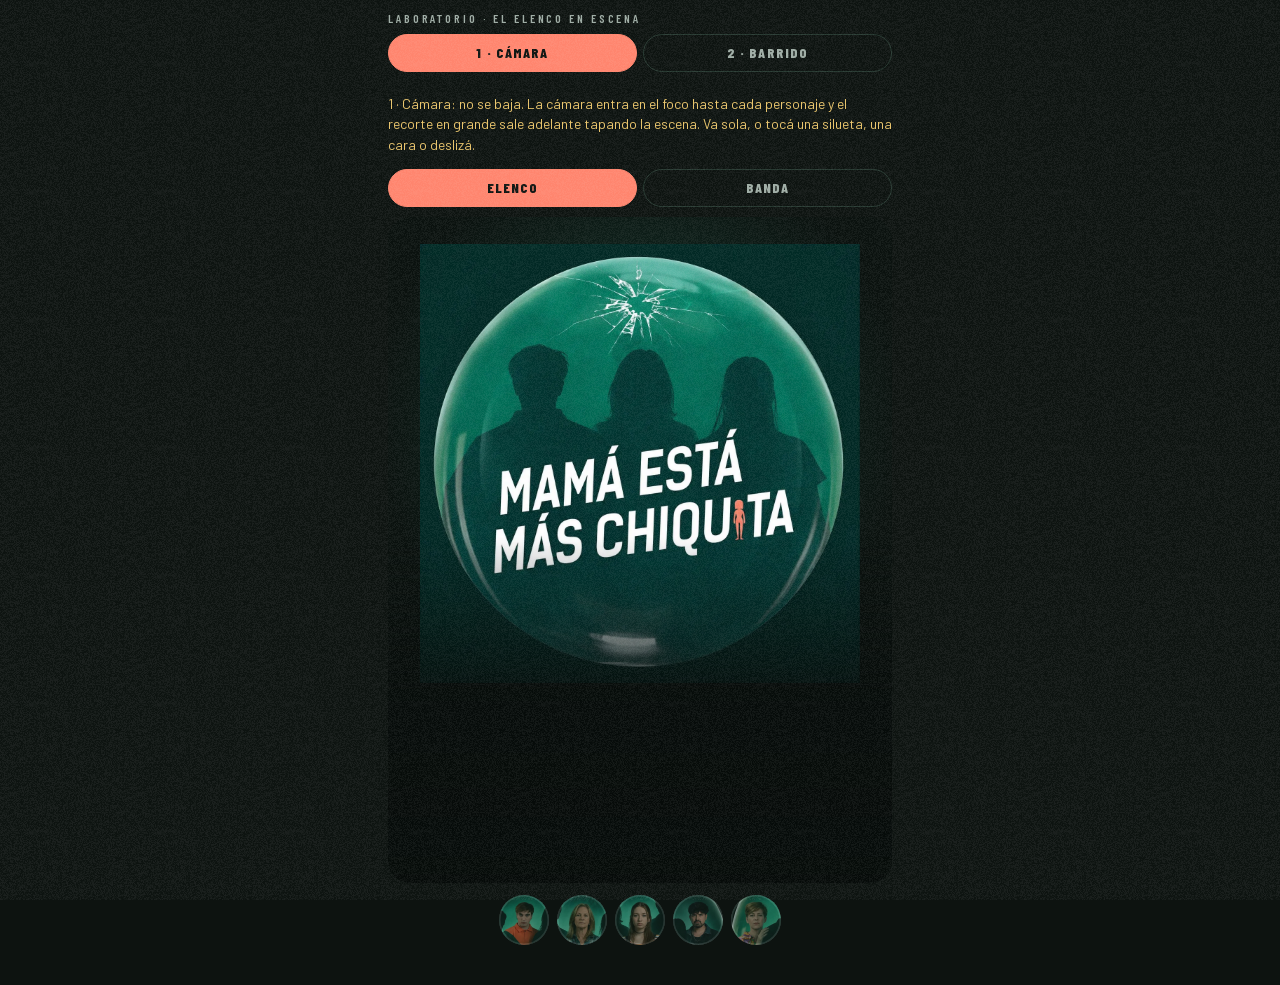
==== commit 906ab746: "v1.6" ====
--- a/lab/index.html
+++ b/lab/index.html
@@ -4,202 +4,122 @@
 <meta charset="utf-8">
 <meta name="viewport" content="width=device-width, initial-scale=1, viewport-fit=cover">
 <meta name="robots" content="noindex">
-<title>Laboratorio · Presentación del elenco</title>
+<title>Laboratorio · Elenco en escena</title>
 <meta name="theme-color" content="#0d1310">
 <link rel="stylesheet" href="../fuentes/fuentes.css">
 <link rel="stylesheet" href="../estilos.css">
 <style>
-  /* ---------- Laboratorio: barra de opciones ---------- */
-  .lab-barra {
-    position: sticky; top: 0; z-index: 30; padding: calc(10px + env(safe-area-inset-top)) var(--gutter) 10px;
-    background: rgba(13, 19, 16, .96); border-bottom: 1px solid var(--linea);
-  }
-  .lab-barra p { margin: 0 0 8px; font: 600 12px/1 var(--display); letter-spacing: .24em; text-transform: uppercase; color: var(--tenue); }
-  .lab-tabs { display: flex; gap: 6px; overflow-x: auto; scrollbar-width: none; }
-  .lab-tabs::-webkit-scrollbar { display: none; }
-  .lab-tabs button {
-    flex: none; padding: 10px 14px; border-radius: 999px; border: 1px solid var(--linea); background: transparent; cursor: pointer;
-    font: 700 14px/1 var(--display); letter-spacing: .08em; text-transform: uppercase; color: var(--tenue);
-  }
-  .lab-tabs button[aria-selected="true"] { background: var(--coral); border-color: var(--coral); color: var(--fondo); }
-  .opcion { display: none; }
-  .opcion.activa { display: block; }
-  .lab-nota {
-    margin: 22px var(--gutter) 0; padding: 12px 14px; border-radius: 12px; border: 1px dashed #8a7434;
-    color: var(--pendiente); font-size: 14px; line-height: 1.45; max-width: 600px;
-  }
-  .grupo { max-width: 600px; margin: 0 auto; padding: 40px var(--gutter) 30px; }
-  .grupo h2 {
-    margin: 0 0 22px; font: italic 800 clamp(46px, 14vw, 72px)/.86 var(--display); text-transform: uppercase; rotate: -8deg; transform-origin: left bottom;
-  }
-  .grupo h2 span { color: var(--coral); }
-
-  /* ---------- La burbuja grande (común) ---------- */
-  .burbuja {
-    position: relative; width: min(100%, 520px); aspect-ratio: 1; margin: 0 auto;
-    animation: flotar-burbuja 7s ease-in-out infinite;
+  body { padding-bottom: 40px; }
+  .lab-barra { padding: calc(12px + env(safe-area-inset-top)) var(--gutter) 10px; max-width: 560px; margin: 0 auto; }
+  .lab-barra p { margin: 0 0 10px; font: 600 12px/1 var(--display); letter-spacing: .24em; text-transform: uppercase; color: var(--tenue); }
+  .lab-tabs { display: flex; gap: 6px; }
+  .lab-tabs button, .seg button {
+    flex: 1; padding: 11px 10px; border-radius: 999px; border: 1px solid var(--linea); background: transparent; cursor: pointer;
+    font: 700 14px/1 var(--display); letter-spacing: .08em; text-transform: uppercase; color: var(--tenue); touch-action: manipulation;
+  }
+  .lab-tabs button[aria-selected="true"], .seg button[aria-pressed="true"] { background: var(--coral); border-color: var(--coral); color: var(--fondo); }
+  .lab-nota { max-width: 560px; margin: 12px auto 0; padding: 0 var(--gutter); color: var(--pendiente); font-size: 14px; line-height: 1.45; }
+
+  /* ---------- Escenario (común) ---------- */
+  .esc { max-width: 560px; margin: 14px auto 0; padding: 0 var(--gutter); }
+  .seg { display: flex; gap: 6px; margin-bottom: 10px; }
+  .cuadro {
+    position: relative; height: min(74vh, 680px); height: min(74svh, 680px); border-radius: 22px; overflow: hidden;
+    background: radial-gradient(70% 55% at 50% 30%, #12342a, #0a110e 75%); isolation: isolate;
     touch-action: pan-y; -webkit-user-select: none; user-select: none; -webkit-touch-callout: none;
   }
-  @keyframes flotar-burbuja { 50% { transform: translateY(-7px) scale(1.012); } }
-  .burbuja .capa {
-    position: absolute; inset: 0; width: 100%; height: 100%; opacity: 0; transition: opacity .9s ease;
-    -webkit-mask-image: radial-gradient(closest-side, #000 93%, transparent 100%);
-    mask-image: radial-gradient(closest-side, #000 93%, transparent 100%);
-    pointer-events: none;
-  }
-  .burbuja .capa.on { opacity: 1; }
-  .burbuja .brillo { position: absolute; inset: 4%; border-radius: 50%; overflow: hidden; pointer-events: none; }
-  .burbuja .brillo::before {
-    content: ""; position: absolute; top: -10%; bottom: -10%; left: -60%; width: 50%;
-    background: linear-gradient(100deg, transparent, rgba(255, 255, 255, .16) 45%, rgba(255, 255, 255, .03) 60%, transparent);
-    transform: translateX(-60%) skewX(-12deg); opacity: 0;
-  }
-  .burbuja.barrer .brillo::before { animation: barrido 1s ease-out; }
-  @keyframes barrido { 0% { transform: translateX(-60%) skewX(-12deg); opacity: 1; } 100% { transform: translateX(380%) skewX(-12deg); opacity: 0; } }
-
-  /* miniburbujas (caras) */
-  .mini {
-    position: relative; width: 58px; height: 58px; padding: 0; border: 0; border-radius: 50%; cursor: pointer; flex: none;
-    background: var(--superficie-2); touch-action: manipulation;
-    box-shadow: inset 0 0 0 1.5px rgba(255, 255, 255, .28), 0 8px 18px rgba(0, 0, 0, .45);
-  }
-  .mini img { width: 100%; height: 100%; border-radius: 50%; object-fit: cover; }
-  .mini::after {
-    content: ""; position: absolute; left: 18%; top: 10%; width: 32%; height: 20%; border-radius: 50%;
-    background: radial-gradient(closest-side, rgba(255, 255, 255, .55), transparent); rotate: -30deg; pointer-events: none;
-  }
-  .mini::before {
-    content: ""; position: absolute; inset: 0; border-radius: 50%; pointer-events: none;
-    background: radial-gradient(circle at 70% 75%, transparent 55%, rgba(120, 255, 220, .22) 72%, transparent 76%);
-  }
-
-  /* ficha */
-  .ficha { margin-top: 22px; min-height: 210px; }
-  .ficha .rol { font: 600 13px/1 var(--display); letter-spacing: .2em; text-transform: uppercase; color: var(--coral); }
-  .ficha h3 { margin: 8px 0 12px; font: 800 clamp(30px, 9vw, 40px)/1 var(--display); text-transform: uppercase; letter-spacing: .01em; }
-  .ficha .bio { margin: 0; color: #cfd8d2; font-size: 15.5px; line-height: 1.55; display: -webkit-box; -webkit-line-clamp: 4; -webkit-box-orient: vertical; overflow: hidden; }
-  .ficha.abierta .bio { -webkit-line-clamp: unset; display: block; }
-  .ficha .leer { margin-top: 8px; padding: 6px 0; border: 0; background: none; color: var(--teal-claro); font: 600 14px/1 var(--display); letter-spacing: .14em; text-transform: uppercase; cursor: pointer; }
-  .ficha.entra > * { animation: entra-ficha .6s var(--curva) both; }
-  .ficha.entra > :nth-child(2) { animation-delay: .06s; }
-  .ficha.entra > :nth-child(3) { animation-delay: .12s; }
-  @keyframes entra-ficha { from { opacity: 0; transform: translateY(12px); } }
-  .ficha .vacia-txt { color: var(--tenue); font-size: 15px; }
-  @media (prefers-reduced-motion: reduce) { .ficha.panel.entra { animation: none; } }
-
-  /* panel y píldora: los colores del video (verde y tostado, alternados) */
-  .ficha.panel {
-    --panel: #dca56c; --pill: #2bd394;
-    position: relative; margin-top: 34px; padding: 34px 20px 22px 22px; border-radius: 26px 26px 26px 60px;
-    background: var(--panel); color: #1d2b25;
-    -webkit-clip-path: circle(150% at 100% 0%); clip-path: circle(150% at 100% 0%);
-  }
-  .ficha.panel.par { --panel: #2bd394; --pill: #dca56c; }
-  .ficha.panel.entra { animation: barrer-panel .75s cubic-bezier(.6, 0, .2, 1) both; }
-  .ficha.panel.entra > * { animation-delay: .25s; }
-  @keyframes barrer-panel { from { -webkit-clip-path: circle(0% at 100% 0%); clip-path: circle(0% at 100% 0%); } }
-  .ficha .pill {
-    position: absolute; left: 14px; top: -24px; padding: 11px 20px 9px; border-radius: 999px; background: var(--pill);
-    font: 800 clamp(24px, 7.4vw, 32px)/1 var(--display); text-transform: uppercase; letter-spacing: .02em; color: #1d2b25;
-    box-shadow: 0 10px 22px rgba(0, 0, 0, .3); max-width: calc(100% - 28px);
-  }
-  .ficha.panel .rol { color: #0d4a3a; margin-top: 6px; }
-  .ficha.panel .bio { color: #1d2b25; margin-top: 10px; font-weight: 500; }
-  .ficha.panel .leer { color: #0d4a3a; }
-  .ficha .pregunta { margin: 6px 0 0; font: 800 clamp(28px, 8.4vw, 38px)/1.02 var(--display); text-transform: uppercase; color: #dca56c; }
-
-  /* ---------- A · La luz va pasando ---------- */
-  .selector { display: flex; justify-content: center; gap: 10px; margin-top: 18px; flex-wrap: wrap; }
-  .selector .mini { width: 54px; height: 54px; }
-  .selector .mini .aro { position: absolute; inset: -5px; width: calc(100% + 10px); height: calc(100% + 10px); rotate: -90deg; pointer-events: none; }
-  .selector .mini .aro circle { fill: none; stroke: var(--coral); stroke-width: 2.4; stroke-dasharray: 100; stroke-dashoffset: 100; stroke-linecap: round; }
-  .selector .mini.activa { box-shadow: inset 0 0 0 2px var(--coral), 0 8px 18px rgba(0, 0, 0, .45); }
-  .selector .mini.activa.corre .aro circle { animation: aro var(--t, 4.5s) linear forwards; }
-  @keyframes aro { to { stroke-dashoffset: 0; } }
-  .selector .mini.activa img { scale: 1.06; }
-  .selector .mini img { transition: scale .4s var(--curva); }
-
-  /* ---------- B · Burbujas que flotan ---------- */
-  .campo { position: relative; }
-  .campo .flota { position: absolute; z-index: 2; width: 64px; height: 64px; margin: -32px; animation: flotar 6s ease-in-out infinite; }
-  .campo .flota .mini { width: 100%; height: 100%; transition: opacity .4s ease, scale .4s var(--curva); }
-  .campo .flota.vista .mini { opacity: .55; scale: .85; }
-  .campo .flota.elegida .mini { opacity: 0; scale: .2; }
-  @keyframes flotar { 25% { transform: translate(5px, -9px); } 50% { transform: translate(-3px, -14px); } 75% { transform: translate(-6px, -5px); } }
-  .viaje { position: fixed; z-index: 40; border-radius: 50%; overflow: hidden; pointer-events: none; transition: all .7s cubic-bezier(.5, 0, .2, 1); }
-  .viaje img { width: 100%; height: 100%; object-fit: cover; }
-  .estallido { position: absolute; inset: 0; pointer-events: none; z-index: 3; }
-  .estallido i {
-    position: absolute; left: 50%; top: 50%; width: 10px; height: 10px; margin: -5px; border-radius: 50%;
-    background: rgba(180, 255, 235, .9); opacity: 0;
-  }
-  .estallido .anillo-pop {
-    position: absolute; inset: 6%; border-radius: 50%; border: 2px solid rgba(190, 255, 235, .7); opacity: 0;
-  }
-  .estallido.pop i { animation: gota-pop .8s var(--curva) both; }
-  .estallido.pop .anillo-pop { animation: anillo-pop .7s ease-out both; }
-  @keyframes gota-pop { 0% { opacity: 1; transform: translate(0, 0) scale(1); } 100% { opacity: 0; transform: translate(var(--x), var(--y)) scale(.3); } }
-  @keyframes anillo-pop { 0% { opacity: .9; transform: scale(.85); } 100% { opacity: 0; transform: scale(1.15); } }
-  .pista-toque {
-    position: absolute; left: 50%; bottom: 8%; translate: -50% 0; z-index: 2; padding: 8px 14px; border-radius: 999px;
-    background: rgba(13, 19, 16, .8); font: 600 13px/1 var(--display); letter-spacing: .16em; text-transform: uppercase; color: var(--arena);
-    animation: latido 1.8s ease-in-out infinite; pointer-events: none; transition: opacity .4s ease;
-  }
-  .pista-toque.fuera { opacity: 0; animation: none; }
-
-  /* ---------- C · Con el dedo ---------- */
-  .relato { position: relative; }
-  .relato .fijo {
-    position: sticky; top: 64px; height: calc(100vh - 64px); height: calc(100svh - 64px);
-    display: flex; flex-direction: column; justify-content: center; padding: 0 var(--gutter) 70px; max-width: 600px; margin: 0 auto;
-  }
-  .relato .burbuja { width: min(100%, 38svh); animation: none; }
-  .relato .ficha { min-height: 0; margin-top: 14px; }
-  .relato .ficha .bio { -webkit-line-clamp: 4; }
-  .relato .ficha.panel { margin-top: 30px; padding-top: 30px; }
-  .relato .puntos { display: flex; justify-content: center; gap: 7px; margin-top: 12px; }
-  .relato .puntos i { width: 7px; height: 7px; border-radius: 50%; background: var(--linea); transition: background .3s ease, scale .3s ease; }
-  .relato .puntos i.on { background: var(--coral); scale: 1.3; }
-  .relato .encabezado { font: 600 13px/1 var(--display); letter-spacing: .24em; text-transform: uppercase; color: var(--arena); margin-bottom: 10px; text-align: center; }
+  .caras { display: flex; justify-content: center; gap: 8px; margin-top: 12px; }
+  .cara {
+    position: relative; width: 50px; height: 50px; padding: 0; border: 0; border-radius: 50%; cursor: pointer; background: var(--superficie-2);
+    box-shadow: inset 0 0 0 1.5px rgba(255, 255, 255, .25); touch-action: manipulation; transition: transform .35s var(--curva);
+  }
+  .cara img { width: 100%; height: 100%; border-radius: 50%; object-fit: cover; opacity: .55; transition: opacity .3s ease; }
+  .cara.activa { transform: translateY(-4px); }
+  .cara.activa img { opacity: 1; }
+  .cara .aro { position: absolute; inset: -4px; width: calc(100% + 8px); height: calc(100% + 8px); rotate: -90deg; pointer-events: none; }
+  .cara .aro circle { fill: none; stroke: var(--coral); stroke-width: 2.4; stroke-dasharray: 100; stroke-dashoffset: 100; stroke-linecap: round; }
+  .cara.activa .aro circle { stroke-dashoffset: 0; }
+  .cara.activa.corre .aro circle { animation: aro var(--t) linear both; }
+  @keyframes aro { from { stroke-dashoffset: 100; } to { stroke-dashoffset: 0; } }
+
+  /* texto sobre el escenario */
+  .velo { position: absolute; left: 0; right: 0; bottom: 0; height: 52%; z-index: 4; pointer-events: none; background: linear-gradient(transparent, rgba(6, 11, 9, .82) 45%, rgba(6, 11, 9, .95)); }
+  .texto { position: absolute; left: 18px; right: 18px; bottom: 16px; z-index: 5; }
+  .texto .papel { margin: 0 0 8px; font: italic 800 clamp(26px, 8vw, 36px)/.9 var(--display); text-transform: uppercase; color: var(--coral); rotate: -5deg; transform-origin: left bottom; }
+  .texto .pill {
+    display: inline-block; margin: 0; padding: 9px 16px 7px; border-radius: 999px; background: #2bd394; color: #14211b;
+    font: 800 clamp(21px, 6.4vw, 28px)/1 var(--display); text-transform: uppercase; letter-spacing: .02em;
+  }
+  .texto .pill.par { background: #dca56c; }
+  .texto .bio { margin: 10px 0 0; color: #dfe6e1; font-size: 15px; line-height: 1.5; display: -webkit-box; -webkit-line-clamp: 2; -webkit-box-orient: vertical; overflow: hidden; }
+  .texto.abierto .bio { display: block; -webkit-line-clamp: unset; max-height: 38svh; overflow-y: auto; overscroll-behavior: contain; }
+  .texto .leer { margin-top: 2px; padding: 12px 0 4px; border: 0; background: none; cursor: pointer; color: var(--teal-claro); font: 600 13px/1 var(--display); letter-spacing: .16em; text-transform: uppercase; }
+  .texto .pregunta { margin: 0; font: italic 800 clamp(28px, 8.4vw, 40px)/1 var(--display); text-transform: uppercase; color: #dca56c; rotate: -4deg; }
+  .texto .pista { margin: 12px 0 0; font: 600 12px/1 var(--display); letter-spacing: .22em; text-transform: uppercase; color: var(--tenue); }
+  .texto.entra > * { animation: entra .6s var(--curva) both; }
+  .texto.entra > :nth-child(2) { animation-delay: .07s; }
+  .texto.entra > :nth-child(3) { animation-delay: .14s; }
+  .texto.entra > :nth-child(4) { animation-delay: .2s; }
+  @keyframes entra { from { opacity: 0; transform: translateY(14px); } }
+  .texto.sale { opacity: 0; transition: opacity .2s ease; }
+
+  /* ---------- 1 · Cámara ---------- */
+  .camara { position: absolute; left: 0; top: 0; transform-origin: 0 0; transition: transform 1.15s cubic-bezier(.65, 0, .25, 1); will-change: transform; }
+  .camara .capa { position: absolute; inset: 0; width: 100%; height: 100%; opacity: 0; transition: opacity .7s ease .15s; }
+  .camara .capa.on { opacity: 1; }
+  .camara .capa:not(.on) { visibility: hidden; transition: opacity .7s ease .15s, visibility 0s linear .9s; }
+  .camara .toque { position: absolute; width: 13%; height: 22%; translate: -50% -40%; border: 0; padding: 0; background: transparent; border-radius: 40%; cursor: pointer; touch-action: manipulation; }
+  .cuadro .sombra { position: absolute; inset: 0; z-index: 2; background: rgba(6, 11, 9, .55); opacity: 0; transition: opacity .6s ease; pointer-events: none; }
+  .cuadro.con-recorte .sombra { opacity: 1; }
+  .recorte {
+    position: absolute; left: 50%; bottom: 0; z-index: 3; height: 88%; width: auto; max-width: none; translate: -50% 0;
+    opacity: 0; transform: translateY(7%) scale(.8); transform-origin: 50% 100%; pointer-events: none;
+    transition: opacity .45s ease, transform .45s var(--curva);
+  }
+  .recorte.on { opacity: 1; transform: none; transition: opacity .8s ease, transform 1.1s var(--curva); }
+
+  /* ---------- 2 · Barrido ---------- */
+  .lamina { position: absolute; inset: 0; overflow: hidden; -webkit-clip-path: circle(150% at 100% 0%); clip-path: circle(150% at 100% 0%); }
+  .lamina.entra { animation: barrer .95s cubic-bezier(.65, 0, .25, 1) both; }
+  @keyframes barrer { from { -webkit-clip-path: circle(0% at 100% 0%); clip-path: circle(0% at 100% 0%); } }
+  .lamina.l0 { background: radial-gradient(70% 55% at 50% 30%, #12342a, #0a110e 75%); }
+  .lamina.verde { background: #2bd394; }
+  .lamina.tostado { background: #dca56c; }
+  .lamina .curva { position: absolute; right: -30%; top: -25%; width: 95%; aspect-ratio: 1; border-radius: 50%; background: #0f5a45; opacity: .9; }
+  .lamina.tostado .curva { background: #13624b; }
+  .lamina .foco-intro { position: absolute; left: 50%; top: 6%; width: 86%; translate: -50% 0; }
+  .lamina .figura2 { position: absolute; bottom: 0; height: 80%; width: auto; max-width: none; opacity: 0; transform: translateY(8%) scale(.9); transform-origin: 50% 100%; transition: opacity .7s ease .35s, transform 1s var(--curva) .35s; }
+  .lamina .figura2.izq { left: -6%; }
+  .lamina .figura2.der { right: -6%; }
+  .lamina.lista .figura2 { opacity: 1; transform: none; }
+  .lamina .medallon {
+    position: absolute; top: 9%; width: 70%; aspect-ratio: 1; border-radius: 50%; background-repeat: no-repeat; background-size: 330%;
+    box-shadow: 0 0 0 6px rgba(255, 255, 255, .25), 0 20px 40px rgba(0, 0, 0, .35); opacity: 0; transform: scale(.7); transition: opacity .6s ease .3s, transform 1s var(--rebote) .3s;
+  }
+  .lamina .medallon.izq { left: 6%; }
+  .lamina .medallon.der { right: 6%; }
+  .lamina.lista .medallon { opacity: 1; transform: none; }
+  .v2 .velo { background: linear-gradient(transparent, rgba(6, 11, 9, .7) 40%, rgba(6, 11, 9, .92)); height: 46%; }
 
   @media (prefers-reduced-motion: reduce) {
-    .burbuja, .campo .flota { animation: none; }
-    .burbuja.barrer .brillo::before { animation: none; }
-    .viaje { transition: opacity .3s ease; }
+    .camara { transition: none; }
+    .recorte, .recorte.on { transform: none; }
+    .lamina.entra { animation: none; }
+    .lamina .figura2, .lamina .medallon { transform: none; }
   }
 </style>
 </head>
 <body>
 <div class="grano" aria-hidden="true"></div>
-
 <div class="lab-barra">
-  <p>Laboratorio · presentación del elenco y la banda</p>
+  <p>Laboratorio · el elenco en escena</p>
   <div class="lab-tabs" role="tablist">
-    <button role="tab" aria-selected="true" data-op="a">A · La luz pasa</button>
-    <button role="tab" aria-selected="false" data-op="b">B · Flotan</button>
-    <button role="tab" aria-selected="false" data-op="c">C · Con el dedo</button>
+    <button role="tab" aria-selected="true" data-op="1">1 · Cámara</button>
+    <button role="tab" aria-selected="false" data-op="2">2 · Barrido</button>
   </div>
 </div>
-
-<section class="opcion activa" id="op-a">
-  <p class="lab-nota">A · Sigue el video: título, "¿Conocés quiénes están en escena?" y la burbuja va mutando sola a cada uno, con su nombre en la píldora y la bio en el panel de color. Tocá una cara para ir directo o deslizá la burbuja.</p>
-  <div id="a-elenco"></div>
-  <div id="a-banda"></div>
-</section>
-
-<section class="opcion" id="op-b">
-  <p class="lab-nota">B · Mismo orden y estética, pero lo maneja quien mira: las caras flotan en burbujitas; al tocar una vuela, entra en la grande y la burbuja muta a esa persona. Más juego.</p>
-  <div id="b-elenco"></div>
-  <div id="b-banda"></div>
-</section>
-
-<section class="opcion" id="op-c">
-  <p class="lab-nota">C · El video llevado al scroll: la burbuja queda quieta y cada vez que bajás muta al siguiente, en el mismo orden. Lo más fiel al video, pero la pantalla queda fija un rato (como la portada vieja).</p>
-  <div id="c-elenco"></div>
-  <div id="c-banda"></div>
-  <div style="height:40vh"></div>
-</section>
-
+<p class="lab-nota" id="nota"></p>
+<div id="escenario"></div>
 
 <script src="personas.js"></script>
 <script>
@@ -209,171 +129,170 @@
   const $$ = (s, el = document) => [...el.querySelectorAll(s)];
   const esc = (s) => String(s ?? "").replace(/[&<>"']/g, (c) => ({ "&": "&amp;", "<": "&lt;", ">": "&gt;", '"': "&quot;", "'": "&#39;" }[c]));
   const quieto = matchMedia("(prefers-reduced-motion: reduce)").matches;
-  const img = (id) => `../img/burbujas/${id}.webp`;
-  const cara = (id) => `../img/burbujas/cara-${id}.webp`;
-
-  const burbujaHTML = (g) => `<div class="burbuja">
-      ${g.portada ? `<img class="capa" data-id="portada" src="${esc(g.portada)}" alt="Mamá está más chiquita">` : ""}
-      <img class="capa on" data-id="" src="${esc(g.vacia)}" alt="">
-      ${g.gente.map((p) => `<img class="capa" data-id="${p.id}" src="${img(p.id)}" alt="${esc(p.nombre)} como ${esc(p.personaje)}" loading="lazy" decoding="async">`).join("")}
-      <span class="brillo"></span>
-    </div>`;
-  const tituloHTML = (g) => { const [a, ...b] = g.titulo.split(" "); return `<h2>${esc(a)} <span>${esc(b.join(" "))}</span></h2>`; };
-
-  // muestra a alguien en la burbuja (o la vacía con id "")
-  function mostrar(cont, id) {
-    const b = $(".burbuja", cont);
-    $$(".capa", b).forEach((c) => c.classList.toggle("on", c.dataset.id === id));
-    if (!quieto) { b.classList.remove("barrer"); void b.offsetWidth; b.classList.add("barrer"); }
-  }
-  function ficha(f, p, vacio, k = 0) {
-    f.classList.remove("entra", "abierta", "panel", "par"); void f.offsetWidth;
-    if (p) f.classList.add("panel", k % 2 ? "par" : "x");
-    f.innerHTML = p
-      ? `<h3 class="pill">${esc(p.nombre)}</h3><div class="rol">${esc(p.personaje)}</div><p class="bio">${esc(p.bio)}</p><button class="leer" type="button">Leer más</button>`
-      : vacio && vacio.startsWith("?") ? `<p class="pregunta">${esc(vacio.slice(1))}</p>` : `<p class="vacia-txt">${esc(vacio)}</p>`;
-    f.classList.add("entra");
-    const l = $(".leer", f);
-    if (l) l.addEventListener("click", () => { f.classList.toggle("abierta"); l.textContent = f.classList.contains("abierta") ? "Leer menos" : "Leer más"; });
-  }
-  function deslizar(el, fn) {
+  const I = "img/";
+  const T = 5200; // tiempo por persona en automático
+  let CARAS = {};
+  const NOTAS = {
+    1: "1 · Cámara: no se baja. La cámara entra en el foco hasta cada personaje y el recorte en grande sale adelante tapando la escena. Va sola, o tocá una silueta, una cara o deslizá.",
+    2: "2 · Barrido: como los paneles del video. Cada personaje entra con un barrido de color que tapa al anterior. Va solo, o tocá una cara o deslizá.",
+  };
+
+  const pasos = (g) => [
+    ...(g.portada ? [{ tipo: "portada" }] : []),
+    { tipo: "pregunta", texto: g.pregunta || "La música, en vivo" },
+    ...g.gente.map((p, k) => ({ tipo: "persona", p, k })),
+  ];
+  function textoHTML(paso) {
+    if (paso.tipo === "portada") return "";
+    if (paso.tipo === "pregunta") return `<p class="pregunta">${esc(paso.texto)}</p><p class="pista">Tocá una cara o deslizá</p>`;
+    const p = paso.p;
+    return `<p class="papel">${esc(p.personaje)}</p><h3 class="pill${paso.k % 2 ? " par" : ""}">${esc(p.nombre)}</h3>
+      <p class="bio">${esc(p.bio)}</p><button class="leer" type="button">Leer más</button>`;
+  }
+  function ponerTexto(el, paso, demora) {
+    el.classList.add("sale"); el.classList.remove("entra", "abierto");
+    setTimeout(() => {
+      el.innerHTML = textoHTML(paso);
+      el.classList.remove("sale"); void el.offsetWidth; el.classList.add("entra");
+      const l = $(".leer", el);
+      if (l) l.addEventListener("click", (e) => { e.stopPropagation(); el.classList.toggle("abierto"); l.textContent = el.classList.contains("abierto") ? "Leer menos" : "Leer más"; detener(); });
+    }, demora);
+  }
+
+  // automático + controles comunes
+  let reloj = null, auto = true, actual = null;
+  function detener() { auto = false; clearTimeout(reloj); $$(".cara").forEach((c) => c.classList.remove("corre")); }
+  function controles(raiz, ps, ir) {
+    const caras = $$(".cara", raiz);
+    raiz.style.setProperty("--t", T + "ms");
+    caras.forEach((c) => c.addEventListener("click", () => { detener(); ir(ps.findIndex((x) => x.p && x.p.id === c.dataset.id)); }));
     let x0 = null;
-    el.addEventListener("pointerdown", (e) => { x0 = e.clientX; });
-    el.addEventListener("pointerup", (e) => { if (x0 === null) return; const dx = e.clientX - x0; x0 = null; if (Math.abs(dx) > 40) fn(dx < 0 ? 1 : -1); });
-  }
-
-  // pasos de la secuencia, como en el video: título (si hay), la pregunta y cada persona
-  const pasos = (g) => [
-    ...(g.portada ? [{ capa: "portada", texto: "" }] : []),
-    { capa: "", texto: "?" + (g.pregunta || "¿Y quiénes tocan?") },
-    ...g.gente.map((p, k) => ({ capa: p.id, p, k })),
-  ];
-  function aplicar(cont, f, paso) {
-    mostrar(cont, paso.capa);
-    ficha(f, paso.p, paso.texto, paso.k);
-  }
-
-  // ---------- A: muta sola, en orden ----------
-  function opcionA(cont, g) {
-    const T = 5200, TI = 2200; // tiempo por persona y por paso de introducción
-    const ps = pasos(g);
-    cont.innerHTML = `<div class="grupo">${tituloHTML(g)}${burbujaHTML(g)}
-      <div class="selector">${g.gente.map((p) => `<button class="mini" type="button" data-id="${p.id}" aria-label="${esc(p.nombre)}"><img src="${cara(p.id)}" alt=""><svg class="aro" viewBox="0 0 36 36"><circle cx="18" cy="18" r="16" pathLength="100"/></svg></button>`).join("")}</div>
-      <article class="ficha"></article></div>`;
-    const botones = $$(".mini", cont); const f = $(".ficha", cont);
-    let i = -1, auto = true, reloj = null, visible = false;
-    cont.style.setProperty("--t", T + "ms");
-    function ir(n, manual) {
-      i = n % ps.length; if (i < 0) i += ps.length;
-      const paso = ps[i];
-      aplicar(cont, f, paso);
-      botones.forEach((b) => { b.classList.toggle("activa", paso.p && b.dataset.id === paso.p.id); b.classList.remove("corre"); });
-      if (manual) auto = false;
+    const cuadro = $(".cuadro", raiz);
+    cuadro.addEventListener("pointerdown", (e) => { x0 = e.clientX; });
+    cuadro.addEventListener("pointerup", (e) => {
+      if (x0 === null) return; const dx = e.clientX - x0; x0 = null;
+      if (Math.abs(dx) > 40) { detener(); ir(Math.min(ps.length - 1, Math.max(0, actual + (dx < 0 ? 1 : -1)))); }
+    });
+    return (i) => {
+      caras.forEach((c) => { c.classList.toggle("activa", !!ps[i].p && c.dataset.id === ps[i].p.id); c.classList.remove("corre"); });
       clearTimeout(reloj);
-      if (auto && visible && !quieto) {
-        const b = paso.p && botones.find((x) => x.dataset.id === paso.p.id);
-        if (b) { void b.offsetWidth; b.classList.add("corre"); }
-        // al terminar la vuelta vuelve a la primera persona, sin repetir la introducción
-        const sig = i + 1 < ps.length ? i + 1 : ps.findIndex((x) => x.p);
-        reloj = setTimeout(() => ir(sig), paso.p ? T : TI);
+      if (!auto) return;
+      const c = ps[i].p && caras.find((x) => x.dataset.id === ps[i].p.id);
+      if (c && !quieto) { void c.offsetWidth; c.classList.add("corre"); }
+      const sig = i + 1 < ps.length ? i + 1 : ps.findIndex((x) => x.p);
+      reloj = setTimeout(() => ir(sig), ps[i].p ? T : 2400);
+    };
+  }
+  const carasHTML = (g) => `<div class="caras">${g.gente.map((p) =>
+    `<button class="cara" type="button" data-id="${p.id}" aria-label="${esc(p.nombre)}"><img src="${I}cara-${p.id}.webp" alt=""><svg class="aro" viewBox="0 0 36 36"><circle cx="18" cy="18" r="16" pathLength="100"/></svg></button>`).join("")}</div>`;
+  const segHTML = (grupo) => `<div class="seg"><button type="button" data-g="elenco" aria-pressed="${grupo === "elenco"}">Elenco</button><button type="button" data-g="banda" aria-pressed="${grupo === "banda"}">Banda</button></div>`;
+
+  // ---------- 1 · Cámara ----------
+  function camara(raiz, grupo) {
+    const g = P[grupo], ps = pasos(g), conRecorte = grupo === "elenco";
+    raiz.innerHTML = `<div class="esc v1">${segHTML(grupo)}
+      <div class="cuadro">
+        <div class="camara">
+          <img class="capa on" data-k="vacia" src="${I}foco-${grupo}-vacia.webp" alt="">
+          ${g.portada ? `<img class="capa" data-k="portada" src="${I}foco-portada.webp" alt="">` : ""}
+          ${g.gente.map((p) => `<img class="capa" data-k="${p.id}" src="${I}foco-${p.id}.webp" alt="" decoding="async">`).join("")}
+          ${g.gente.map((p) => { const c = CARAS[p.id] || [.5, .5]; return `<button class="toque" type="button" data-id="${p.id}" style="left:${c[0] * 100}%;top:${c[1] * 100}%" aria-label="${esc(p.nombre)}"></button>`; }).join("")}
+        </div>
+        <div class="sombra"></div>
+        ${conRecorte ? g.gente.map((p) => `<img class="recorte" data-k="${p.id}" src="${I}recorte-${p.id}.webp" alt="${esc(p.nombre)}" decoding="async">`).join("") : ""}
+        <div class="velo"></div>
+        <div class="texto"></div>
+      </div>${carasHTML(g)}</div>`;
+    const cuadro = $(".cuadro", raiz), cam = $(".camara", raiz), texto = $(".texto", raiz);
+    let W = 0, H = 0;
+    const medir = () => { W = cuadro.clientWidth; H = cuadro.clientHeight; cam.style.width = cam.style.height = W + "px"; };
+    medir();
+    function encuadre(paso) {
+      if (!paso.p) { // vista general: el foco entero arriba
+        const s = Math.min(1, (H * 0.66) / W);
+        return `translate(${((W - W * s) / 2).toFixed(1)}px, ${(H * 0.04).toFixed(1)}px) scale(${s.toFixed(3)})`;
       }
-    }
-    botones.forEach((b) => b.addEventListener("click", () => ir(ps.findIndex((x) => x.p && x.p.id === b.dataset.id), true)));
-    deslizar($(".burbuja", cont), (d) => ir(i + d, true));
-    new IntersectionObserver(([en]) => {
-      visible = en.isIntersecting && cont.offsetParent !== null;
-      if (visible && i < 0) ir(0);
-      else if (visible && auto) ir(i);
-      else clearTimeout(reloj);
-    }, { threshold: .45 }).observe($(".burbuja", cont));
-    aplicar(cont, f, ps[0]);
-  }
-
-  // ---------- B: lo maneja quien mira ----------
-  function opcionB(cont, g) {
-    const lugares = [[12, 18], [86, 14], [92, 62], [50, 96], [8, 70]];
-    cont.innerHTML = `<div class="grupo">${tituloHTML(g)}
-      <div class="campo">${burbujaHTML(g)}
-        <div class="estallido">${Array.from({ length: 8 }, (_, k) => `<i style="--x:${Math.round(Math.cos(k / 8 * 6.283) * 120)}px;--y:${Math.round(Math.sin(k / 8 * 6.283) * 120)}px"></i>`).join("")}<span class="anillo-pop"></span></div>
-        ${g.gente.map((p, k) => `<div class="flota" style="left:${lugares[k][0]}%;top:${lugares[k][1]}%;animation-delay:${-k * 1.3}s;animation-duration:${5.5 + k * .6}s"><button class="mini" type="button" data-id="${p.id}" aria-label="${esc(p.nombre)}"><img src="${cara(p.id)}" alt=""></button></div>`).join("")}
-        <div class="pista-toque">Tocá una burbuja</div>
-      </div>
-      <article class="ficha"></article></div>`;
-    const f = $(".ficha", cont); const grande = $(".burbuja", cont); const pop = $(".estallido", cont);
-    let actual = null, ocupado = false;
-    const inicio = { capa: g.portada ? "portada" : "", texto: "?" + (g.pregunta || "¿Y quiénes tocan?") };
-    aplicar(cont, f, inicio);
-    $$(".flota", cont).forEach((fl) => {
-      const btn = $(".mini", fl);
-      btn.addEventListener("click", () => {
-        if (ocupado) return;
-        const k = g.gente.findIndex((x) => x.id === btn.dataset.id); const p = g.gente[k];
-        $(".pista-toque", cont).classList.add("fuera");
-        if (actual) actual.classList.add("vista");
-        $$(".flota", cont).forEach((x) => x.classList.remove("elegida"));
-        fl.classList.add("elegida"); fl.classList.remove("vista"); actual = fl;
-        if (quieto) { aplicar(cont, f, { capa: p.id, p, k }); return; }
-        ocupado = true;
-        const a = btn.getBoundingClientRect(), b = grande.getBoundingClientRect();
-        const v = document.createElement("div"); v.className = "viaje";
-        v.innerHTML = `<img src="${cara(p.id)}" alt="">`;
-        Object.assign(v.style, { left: a.left + "px", top: a.top + "px", width: a.width + "px", height: a.height + "px" });
-        document.body.appendChild(v);
-        requestAnimationFrame(() => requestAnimationFrame(() => {
-          const s = b.width * .34;
-          Object.assign(v.style, { left: b.left + b.width / 2 - s / 2 + "px", top: b.top + b.height * .42 - s / 2 + "px", width: s + "px", height: s + "px", opacity: "0" });
-        }));
-        setTimeout(() => {
-          v.remove(); aplicar(cont, f, { capa: p.id, p, k });
-          pop.classList.remove("pop"); void pop.offsetWidth; pop.classList.add("pop");
-          ocupado = false;
-        }, 620);
-      });
-    });
-    grande.addEventListener("click", () => {
-      if (!actual) return;
-      actual.classList.remove("elegida"); actual.classList.add("vista"); actual = null;
-      aplicar(cont, f, { capa: "", texto: "Tocá otra burbujita." });
-    });
-  }
-
-  // ---------- C: el video llevado al scroll ----------
-  function opcionC(cont, g) {
-    const ps = pasos(g); const n = ps.length;
-    cont.innerHTML = `<div class="relato" style="height:calc(${n} * 62svh + 100svh)">
-      <div class="fijo">
-        <div class="encabezado">${esc(g.titulo)}</div>
-        ${burbujaHTML(g)}
-        <div class="puntos">${ps.map(() => "<i></i>").join("")}</div>
-        <article class="ficha"></article>
-      </div></div>`;
-    const rel = $(".relato", cont), f = $(".ficha", cont), puntos = $$(".puntos i", cont);
-    let i = -2;
-    function cuadro() {
-      const r = rel.getBoundingClientRect();
-      const recorrido = rel.offsetHeight - innerHeight;
-      const prog = Math.min(1, Math.max(0, -r.top / recorrido));
-      const k = Math.min(n - 1, Math.floor(prog * n * 1.02));
-      if (k !== i) { i = k; aplicar(cont, f, ps[k]); puntos.forEach((d, j) => d.classList.toggle("on", j === k)); }
-    }
-    addEventListener("scroll", () => requestAnimationFrame(cuadro), { passive: true });
-    cuadro();
-  }
-
-  opcionA($("#a-elenco"), P.elenco); opcionA($("#a-banda"), P.banda);
-  opcionB($("#b-elenco"), P.elenco); opcionB($("#b-banda"), P.banda);
-  opcionC($("#c-elenco"), P.elenco); opcionC($("#c-banda"), P.banda);
-
-  // pestañas
+      const c = CARAS[paso.p.id] || [.5, .5], s = conRecorte ? 2.3 : 2.7;
+      const fy = conRecorte ? 0.3 : 0.34;
+      return `translate(${(W * 0.5 - c[0] * W * s).toFixed(1)}px, ${(H * fy - c[1] * W * s).toFixed(1)}px) scale(${s})`;
+    }
+    function ir(i) {
+      actual = i; const paso = ps[i];
+      const k = paso.tipo === "portada" ? "portada" : paso.p ? paso.p.id : "vacia";
+      $$(".recorte", raiz).forEach((r) => r.classList.remove("on"));
+      cuadro.classList.remove("con-recorte");
+      cam.style.transform = encuadre(paso);
+      $$(".capa", cam).forEach((c) => c.classList.toggle("on", c.dataset.k === k));
+      if (paso.p && conRecorte) setTimeout(() => {
+        if (actual !== i) return;
+        cuadro.classList.add("con-recorte");
+        const r = $(`.recorte[data-k="${paso.p.id}"]`, raiz); if (r) r.classList.add("on");
+      }, quieto ? 0 : 620);
+      ponerTexto(texto, paso, quieto ? 0 : paso.p ? 700 : 300);
+      siguiente(i);
+    }
+    const siguiente = controles(raiz, ps, ir);
+    $$(".toque", raiz).forEach((t) => t.addEventListener("click", () => { detener(); ir(ps.findIndex((x) => x.p && x.p.id === t.dataset.id)); }));
+    addEventListener("resize", () => { medir(); if (actual !== null) cam.style.transform = encuadre(ps[actual]); });
+    cam.style.transition = "none"; cam.style.transform = encuadre(ps[0]); void cam.offsetWidth; cam.style.transition = "";
+    ir(0);
+  }
+
+  // ---------- 2 · Barrido ----------
+  function barrido(raiz, grupo) {
+    const g = P[grupo], ps = pasos(g), conRecorte = grupo === "elenco";
+    raiz.innerHTML = `<div class="esc v2">${segHTML(grupo)}
+      <div class="cuadro"><div class="laminas"></div><div class="velo"></div><div class="texto"></div></div>${carasHTML(g)}</div>`;
+    const laminas = $(".laminas", raiz), texto = $(".texto", raiz);
+    function lamina(paso) {
+      const d = document.createElement("div");
+      if (!paso.p) {
+        d.className = "lamina l0";
+        d.innerHTML = `<img class="foco-intro" src="${I}foco-${paso.tipo === "portada" ? "portada" : grupo + "-vacia"}.webp" alt="">`;
+      } else {
+        const lado = paso.k % 2 ? "izq" : "der";
+        d.className = "lamina " + (paso.k % 2 ? "tostado" : "verde");
+        const c = CARAS[paso.p.id] || [.5, .5];
+        d.innerHTML = `<span class="curva"></span>` + (conRecorte
+          ? `<img class="figura2 ${lado}" src="${I}recorte-${paso.p.id}.webp" alt="${esc(paso.p.nombre)}">`
+          : `<div class="medallon ${lado}" style="background-image:url(${I}foco-${paso.p.id}.webp);background-position:${(c[0] * 100).toFixed(1)}% ${(c[1] * 100 + 6).toFixed(1)}%"></div>`);
+      }
+      return d;
+    }
+    function ir(i) {
+      actual = i; const paso = ps[i];
+      const d = lamina(paso);
+      laminas.appendChild(d);
+      if (!quieto) d.classList.add("entra");
+      requestAnimationFrame(() => requestAnimationFrame(() => d.classList.add("lista")));
+      // las de abajo se van cuando la nueva terminó de taparlas
+      setTimeout(() => { while (laminas.children.length > 1 && laminas.firstChild !== d) laminas.firstChild.remove(); }, 1000);
+      ponerTexto(texto, paso, quieto ? 0 : paso.p ? 520 : 250);
+      siguiente(i);
+    }
+    const siguiente = controles(raiz, ps, ir);
+    ir(0);
+  }
+
+  // ---------- armado ----------
+  let op = "1", grupo = "elenco";
+  const raiz = $("#escenario");
+  function montar() {
+    clearTimeout(reloj); auto = true; actual = null;
+    $("#nota").textContent = NOTAS[op];
+    (op === "1" ? camara : barrido)(raiz, grupo);
+    $$(".seg button", raiz).forEach((b) => b.addEventListener("click", () => { grupo = b.dataset.g; montar(); }));
+  }
   $$(".lab-tabs button").forEach((t) => t.addEventListener("click", () => {
     $$(".lab-tabs button").forEach((x) => x.setAttribute("aria-selected", String(x === t)));
-    $$(".opcion").forEach((o) => o.classList.toggle("activa", o.id === "op-" + t.dataset.op));
-    window.scrollTo({ top: 0, behavior: "instant" });
-    if (location.hash !== "#" + t.dataset.op) history.replaceState(null, "", "#" + t.dataset.op);
-    dispatchEvent(new Event("scroll"));
+    op = t.dataset.op; history.replaceState(null, "", "#" + op); montar();
   }));
-  const h = location.hash.slice(1); if (h) { const t = $(`.lab-tabs [data-op="${h}"]`); if (t) t.click(); }
   document.addEventListener("touchstart", () => {}, { passive: true });
+  fetch("img/caras.json").then((r) => r.json()).then((c) => {
+    CARAS = c;
+    if (location.hash === "#2") { op = "2"; $$(".lab-tabs button").forEach((x) => x.setAttribute("aria-selected", String(x.dataset.op === "2"))); }
+    montar();
+  });
 })();
 </script>
 </body>
